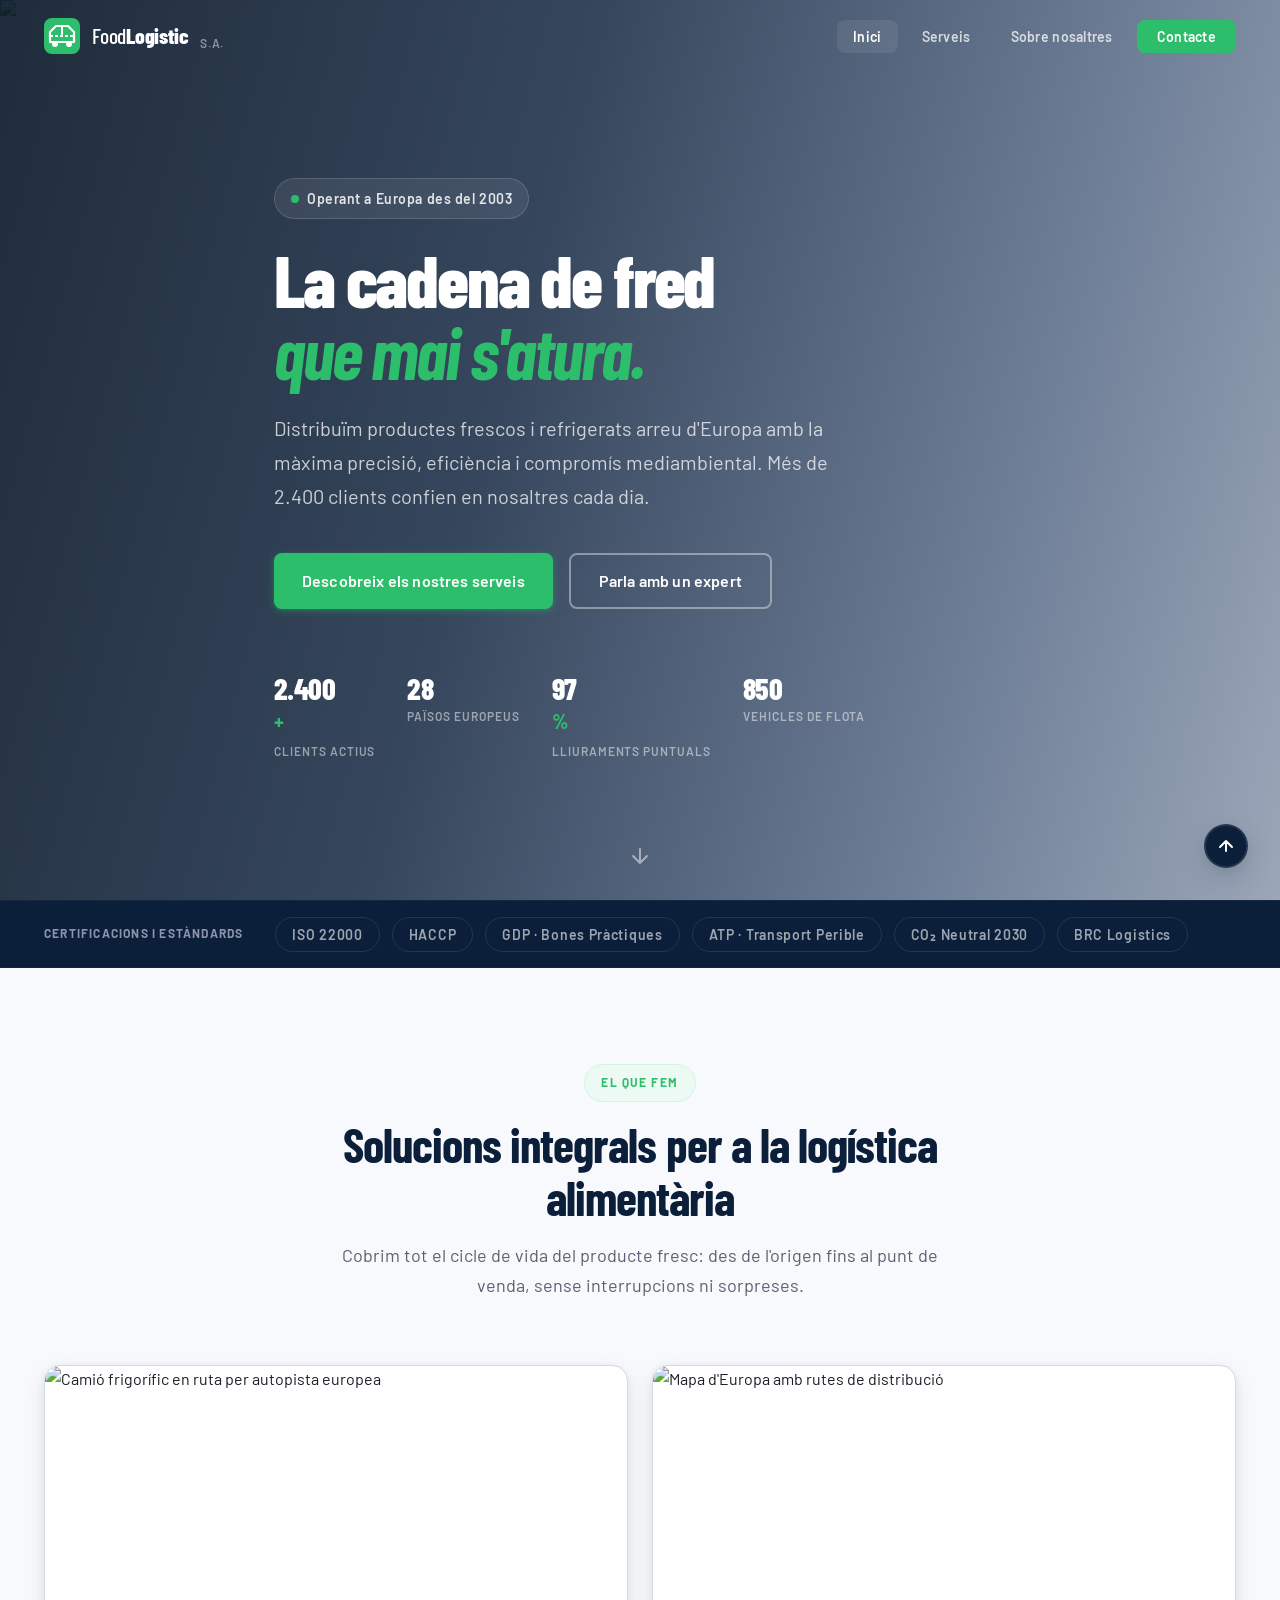
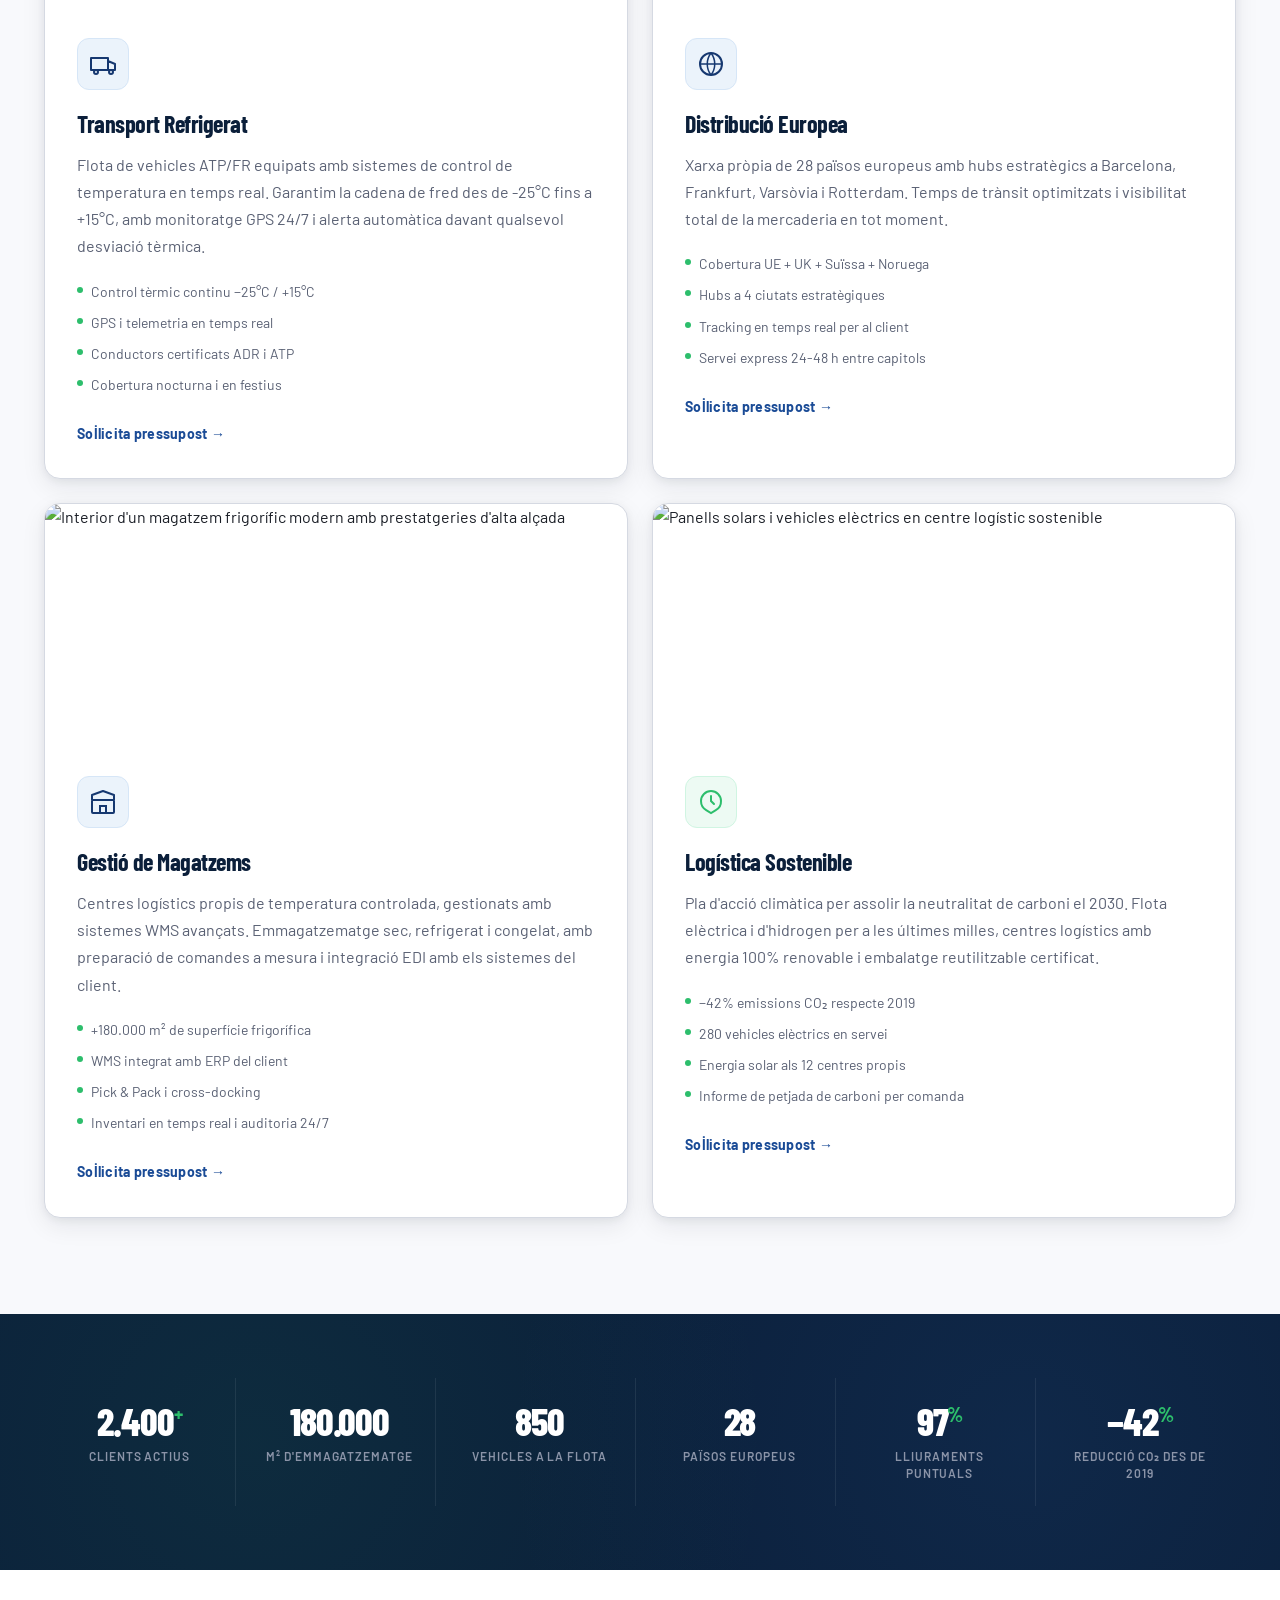
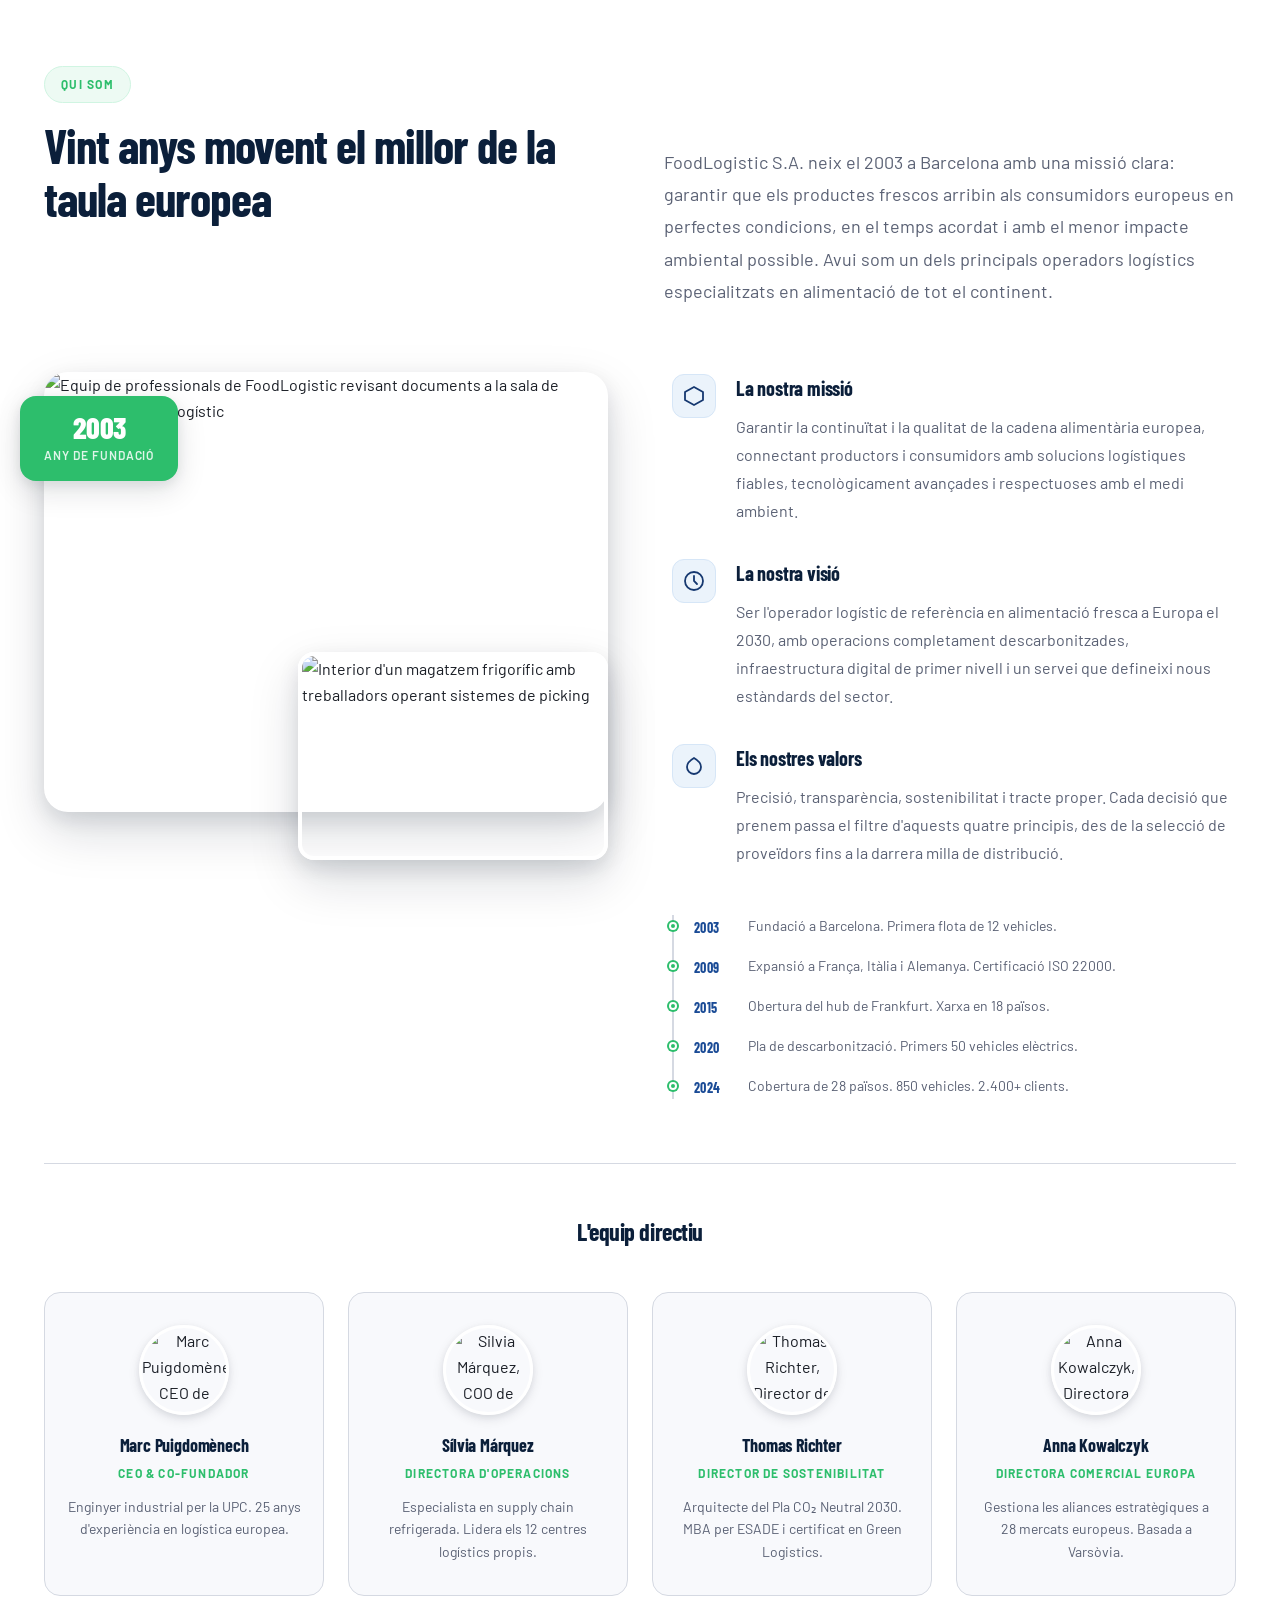
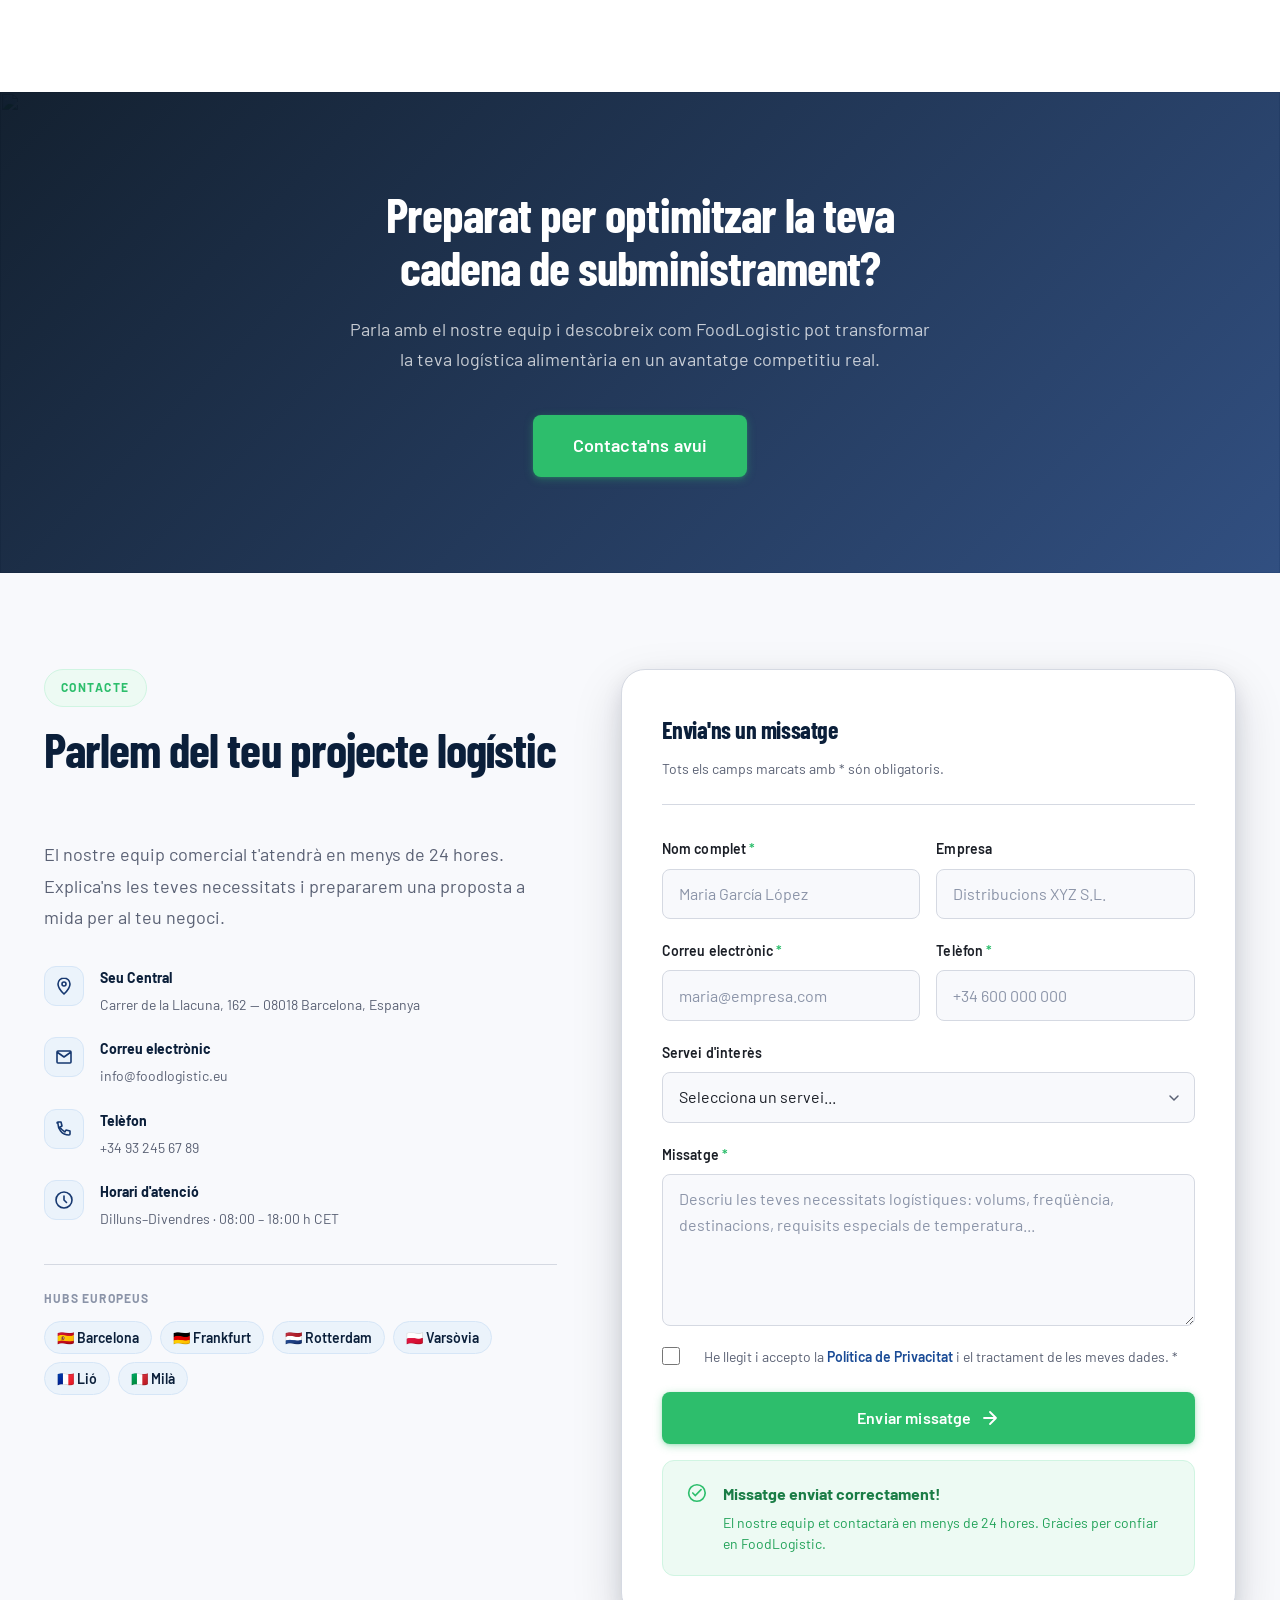
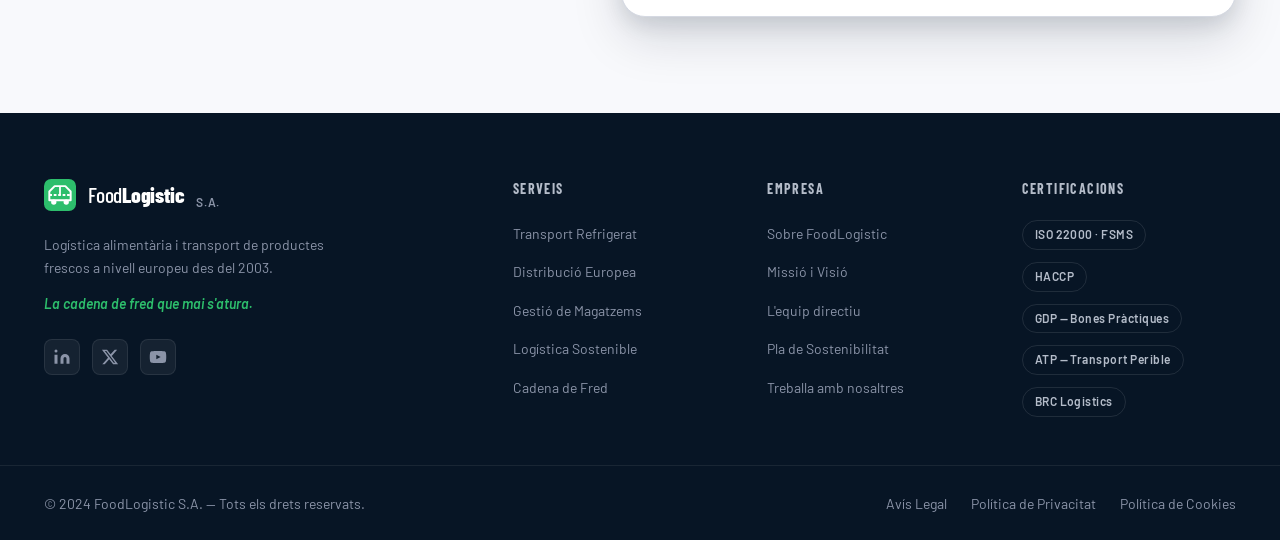
==== docs/index.html @ e21e1f74 "w" ====
<!DOCTYPE html>
<html lang="ca">
<head>
  <meta charset="UTF-8" />
  <meta name="viewport" content="width=device-width, initial-scale=1.0" />
  <meta name="description" content="FoodLogistic S.A. — Logística alimentària i transport de productes frescos a nivell europeu. Confiança, eficiència i sostenibilitat." />
  <meta name="keywords" content="logística alimentària, transport refrigerat, distribució europea, cadena de fred, FoodLogistic" />
  <meta property="og:title" content="FoodLogistic S.A. — Logística Alimentària Europea" />
  <meta property="og:description" content="Transport refrigerat i distribució de productes frescos arreu d'Europa." />
  <title>FoodLogistic S.A. — Logística Alimentària Europea</title>
  <link rel="preconnect" href="https://fonts.googleapis.com" />
  <link rel="preconnect" href="https://fonts.gstatic.com" crossorigin />
  <link href="https://fonts.googleapis.com/css2?family=Barlow:ital,wght@0,300;0,400;0,600;0,700;0,800;0,900;1,300&family=Barlow+Condensed:wght@500;600;700;800&family=Source+Sans+3:wght@300;400;600&display=swap" rel="stylesheet" />
  <link rel="stylesheet" href="styles.css" />
</head>
<body>

  <!-- ===========================
       NAVIGATION
  =========================== -->
  <header class="site-header" id="site-header">
    <nav class="nav-container" role="navigation" aria-label="Navegació principal">
      <a href="#inici" class="nav-logo" aria-label="FoodLogistic S.A. — Pàgina d'inici">
        <span class="logo-icon" aria-hidden="true">
          <svg width="36" height="36" viewBox="0 0 36 36" fill="none" xmlns="http://www.w3.org/2000/svg">
            <rect width="36" height="36" rx="8" fill="#2DBE6C"/>
            <path d="M6 24V14l6-6h12l6 6v10H6z" fill="none" stroke="white" stroke-width="2.2" stroke-linejoin="round"/>
            <circle cx="11" cy="26" r="3" fill="white"/>
            <circle cx="25" cy="26" r="3" fill="white"/>
            <path d="M6 18h24" stroke="white" stroke-width="2" stroke-dasharray="3 2"/>
            <path d="M18 8v10" stroke="white" stroke-width="2"/>
          </svg>
        </span>
        <span class="logo-text">Food<strong>Logistic</strong></span>
        <span class="logo-tag">S.A.</span>
      </a>

      <button class="nav-toggle" id="nav-toggle" aria-expanded="false" aria-controls="nav-menu" aria-label="Obre o tanca el menú">
        <span></span><span></span><span></span>
      </button>

      <ul class="nav-menu" id="nav-menu" role="list">
        <li><a href="#inici" class="nav-link">Inici</a></li>
        <li><a href="#serveis" class="nav-link">Serveis</a></li>
        <li><a href="#sobre-nosaltres" class="nav-link">Sobre nosaltres</a></li>
        <li><a href="#contacte" class="nav-link nav-cta">Contacte</a></li>
      </ul>
    </nav>
  </header>

  <main>

    <!-- ===========================
         HERO — INICI
    =========================== -->
    <section class="hero" id="inici" aria-labelledby="hero-title">
      <div class="hero-media">
        <img
          src="https://images.unsplash.com/photo-1586528116311-ad8dd3c8310d?auto=format&fit=crop&w=1800&q=80"
          alt="Camió de transport refrigerat circulant per una autopista europea a la posta de sol"
          class="hero-bg"
          loading="eager"
        />
        <div class="hero-overlay" aria-hidden="true"></div>
      </div>

      <div class="container hero-content">
        <div class="hero-badge" aria-label="Operant des de 2003">
          <span class="badge-dot" aria-hidden="true"></span>
          Operant a Europa des del 2003
        </div>
        <h1 class="hero-title" id="hero-title">
          La cadena de fred<br />
          <em>que mai s'atura.</em>
        </h1>
        <p class="hero-subtitle">
          Distribuïm productes frescos i refrigerats arreu d'Europa amb la màxima precisió, eficiència i compromís mediambiental.
          Més de 2.400 clients confien en nosaltres cada dia.
        </p>
        <div class="hero-actions">
          <a href="#serveis" class="btn btn-primary">Descobreix els nostres serveis</a>
          <a href="#contacte" class="btn btn-ghost">Parla amb un expert</a>
        </div>
        <div class="hero-stats" role="list" aria-label="Xifres clau">
          <div class="hero-stat" role="listitem">
            <span class="stat-number" data-target="2400">0</span><span class="stat-plus">+</span>
            <span class="stat-label">Clients actius</span>
          </div>
          <div class="hero-stat" role="listitem">
            <span class="stat-number" data-target="28">0</span>
            <span class="stat-label">Països europeus</span>
          </div>
          <div class="hero-stat" role="listitem">
            <span class="stat-number" data-target="97">0</span><span class="stat-plus">%</span>
            <span class="stat-label">Lliuraments puntuals</span>
          </div>
          <div class="hero-stat" role="listitem">
            <span class="stat-number" data-target="850">0</span>
            <span class="stat-label">Vehicles de flota</span>
          </div>
        </div>
      </div>

      <a href="#serveis" class="hero-scroll" aria-label="Desplaça't cap avall">
        <svg width="24" height="24" viewBox="0 0 24 24" fill="none" aria-hidden="true">
          <path d="M12 5v14M5 12l7 7 7-7" stroke="currentColor" stroke-width="2" stroke-linecap="round" stroke-linejoin="round"/>
        </svg>
      </a>
    </section>

    <!-- ===========================
         STRIP — PARTNERS / CERTIFICATS
    =========================== -->
    <section class="trust-strip" aria-label="Certificacions i reconeixements">
      <div class="container trust-inner">
        <span class="trust-label">Certificacions i estàndards</span>
        <ul class="trust-list" role="list">
          <li><span class="trust-item">ISO 22000</span></li>
          <li><span class="trust-item">HACCP</span></li>
          <li><span class="trust-item">GDP · Bones Pràctiques</span></li>
          <li><span class="trust-item">ATP · Transport Perible</span></li>
          <li><span class="trust-item">CO₂ Neutral 2030</span></li>
          <li><span class="trust-item">BRC Logistics</span></li>
        </ul>
      </div>
    </section>

    <!-- ===========================
         SERVEIS
    =========================== -->
    <section class="section services" id="serveis" aria-labelledby="services-title">
      <div class="container">
        <div class="section-header">
          <span class="section-tag">El que fem</span>
          <h2 class="section-title" id="services-title">Solucions integrals per a la logística alimentària</h2>
          <p class="section-subtitle">Cobrim tot el cicle de vida del producte fresc: des de l'origen fins al punt de venda, sense interrupcions ni sorpreses.</p>
        </div>

        <div class="services-grid">

          <!-- Servei 1 -->
          <article class="service-card service-card--featured" aria-labelledby="serv-1-title">
            <div class="service-card-media">
              <img
                src="https://images.unsplash.com/photo-1601584115197-04ecc0da31d7?auto=format&fit=crop&w=800&q=75"
                alt="Camió frigorífic en ruta per autopista europea"
                loading="lazy"
              />
            </div>
            <div class="service-card-body">
              <div class="service-icon" aria-hidden="true">
                <svg width="28" height="28" viewBox="0 0 28 28" fill="none"><path d="M2 8h17v12H2V8zM19 11l7 3v6h-7V11z" stroke="currentColor" stroke-width="2" stroke-linejoin="round"/><circle cx="7" cy="22" r="2" stroke="currentColor" stroke-width="2"/><circle cx="22" cy="22" r="2" stroke="currentColor" stroke-width="2"/></svg>
              </div>
              <h3 class="service-title" id="serv-1-title">Transport Refrigerat</h3>
              <p class="service-desc">
                Flota de vehicles ATP/FR equipats amb sistemes de control de temperatura en temps real. Garantim la cadena de fred des de -25°C fins a +15°C, amb monitoratge GPS 24/7 i alerta automàtica davant qualsevol desviació tèrmica.
              </p>
              <ul class="service-features" aria-label="Característiques del servei">
                <li>Control tèrmic continu −25°C / +15°C</li>
                <li>GPS i telemetria en temps real</li>
                <li>Conductors certificats ADR i ATP</li>
                <li>Cobertura nocturna i en festius</li>
              </ul>
              <a href="#contacte" class="service-link" aria-label="Demana informació sobre transport refrigerat">Sol·licita pressupost →</a>
            </div>
          </article>

          <!-- Servei 2 -->
          <article class="service-card" aria-labelledby="serv-2-title">
            <div class="service-card-media">
              <img
                src="https://images.unsplash.com/photo-1558618666-fcd25c85cd64?auto=format&fit=crop&w=800&q=75"
                alt="Mapa d'Europa amb rutes de distribució"
                loading="lazy"
              />
            </div>
            <div class="service-card-body">
              <div class="service-icon" aria-hidden="true">
                <svg width="28" height="28" viewBox="0 0 28 28" fill="none"><circle cx="14" cy="14" r="11" stroke="currentColor" stroke-width="2"/><path d="M3 14h22M14 3a18 18 0 010 22M14 3a18 18 0 000 22" stroke="currentColor" stroke-width="1.5"/></svg>
              </div>
              <h3 class="service-title" id="serv-2-title">Distribució Europea</h3>
              <p class="service-desc">
                Xarxa pròpia de 28 països europeus amb hubs estratègics a Barcelona, Frankfurt, Varsòvia i Rotterdam. Temps de trànsit optimitzats i visibilitat total de la mercaderia en tot moment.
              </p>
              <ul class="service-features">
                <li>Cobertura UE + UK + Suïssa + Noruega</li>
                <li>Hubs a 4 ciutats estratègiques</li>
                <li>Tracking en temps real per al client</li>
                <li>Servei express 24-48 h entre capitols</li>
              </ul>
              <a href="#contacte" class="service-link">Sol·licita pressupost →</a>
            </div>
          </article>

          <!-- Servei 3 -->
          <article class="service-card" aria-labelledby="serv-3-title">
            <div class="service-card-media">
              <img
                src="https://images.unsplash.com/photo-1553413077-190dd305871c?auto=format&fit=crop&w=800&q=75"
                alt="Interior d'un magatzem frigorífic modern amb prestatgeries d'alta alçada"
                loading="lazy"
              />
            </div>
            <div class="service-card-body">
              <div class="service-icon" aria-hidden="true">
                <svg width="28" height="28" viewBox="0 0 28 28" fill="none"><rect x="3" y="12" width="22" height="13" rx="1" stroke="currentColor" stroke-width="2"/><path d="M3 12V7l11-4 11 4v5" stroke="currentColor" stroke-width="2" stroke-linejoin="round"/><path d="M11 25v-7h6v7" stroke="currentColor" stroke-width="2"/></svg>
              </div>
              <h3 class="service-title" id="serv-3-title">Gestió de Magatzems</h3>
              <p class="service-desc">
                Centres logístics propis de temperatura controlada, gestionats amb sistemes WMS avançats. Emmagatzematge sec, refrigerat i congelat, amb preparació de comandes a mesura i integració EDI amb els sistemes del client.
              </p>
              <ul class="service-features">
                <li>+180.000 m² de superfície frigorífica</li>
                <li>WMS integrat amb ERP del client</li>
                <li>Pick & Pack i cross-docking</li>
                <li>Inventari en temps real i auditoria 24/7</li>
              </ul>
              <a href="#contacte" class="service-link">Sol·licita pressupost →</a>
            </div>
          </article>

          <!-- Servei 4 -->
          <article class="service-card service-card--green" aria-labelledby="serv-4-title">
            <div class="service-card-media">
              <img
                src="https://images.unsplash.com/photo-1466611653911-95081537e5b7?auto=format&fit=crop&w=800&q=75"
                alt="Panells solars i vehicles elèctrics en centre logístic sostenible"
                loading="lazy"
              />
            </div>
            <div class="service-card-body">
              <div class="service-icon" aria-hidden="true">
                <svg width="28" height="28" viewBox="0 0 28 28" fill="none"><path d="M14 3C8.477 3 4 7.477 4 13c0 3.866 2.07 7.25 5.17 9.11L14 25l4.83-2.89A10 10 0 0024 13c0-5.523-4.477-10-10-10z" stroke="currentColor" stroke-width="2"/><path d="M14 8v5l3 3" stroke="currentColor" stroke-width="2" stroke-linecap="round"/></svg>
              </div>
              <h3 class="service-title" id="serv-4-title">Logística Sostenible</h3>
              <p class="service-desc">
                Pla d'acció climàtica per assolir la neutralitat de carboni el 2030. Flota elèctrica i d'hidrogen per a les últimes milles, centres logístics amb energia 100% renovable i embalatge reutilitzable certificat.
              </p>
              <ul class="service-features">
                <li>−42% emissions CO₂ respecte 2019</li>
                <li>280 vehicles elèctrics en servei</li>
                <li>Energia solar als 12 centres propis</li>
                <li>Informe de petjada de carboni per comanda</li>
              </ul>
              <a href="#contacte" class="service-link">Sol·licita pressupost →</a>
            </div>
          </article>

        </div>
      </div>
    </section>

    <!-- ===========================
         BANDER DE XIFRES
    =========================== -->
    <section class="numbers-band" aria-label="Dades clau de l'empresa">
      <div class="container numbers-grid">
        <div class="number-item">
          <span class="number-val" data-target="2400" aria-label="2400 clients actius">2.400<sup>+</sup></span>
          <span class="number-label">Clients actius</span>
        </div>
        <div class="number-item">
          <span class="number-val">180.000</span>
          <span class="number-label">m² d'emmagatzematge</span>
        </div>
        <div class="number-item">
          <span class="number-val">850</span>
          <span class="number-label">Vehicles a la flota</span>
        </div>
        <div class="number-item">
          <span class="number-val">28</span>
          <span class="number-label">Països europeus</span>
        </div>
        <div class="number-item">
          <span class="number-val">97<sup>%</sup></span>
          <span class="number-label">Lliuraments puntuals</span>
        </div>
        <div class="number-item">
          <span class="number-val">−42<sup>%</sup></span>
          <span class="number-label">Reducció CO₂ des de 2019</span>
        </div>
      </div>
    </section>

    <!-- ===========================
         SOBRE NOSALTRES
    =========================== -->
    <section class="section about" id="sobre-nosaltres" aria-labelledby="about-title">
      <div class="container">

        <div class="about-intro">
          <div class="section-header section-header--left">
            <span class="section-tag">Qui som</span>
            <h2 class="section-title" id="about-title">Vint anys movent el millor de la taula europea</h2>
          </div>
          <p class="about-lead">
            FoodLogistic S.A. neix el 2003 a Barcelona amb una missió clara: garantir que els productes frescos arribin als consumidors europeus en perfectes condicions, en el temps acordat i amb el menor impacte ambiental possible. Avui som un dels principals operadors logístics especialitzats en alimentació de tot el continent.
          </p>
        </div>

        <div class="about-layout">
          <div class="about-visual">
            <div class="about-img-main">
              <img
                src="https://images.unsplash.com/photo-1578575437130-527eed3abbec?auto=format&fit=crop&w=900&q=80"
                alt="Equip de professionals de FoodLogistic revisant documents a la sala de control del centre logístic"
                loading="lazy"
              />
            </div>
            <div class="about-img-secondary">
              <img
                src="https://images.unsplash.com/photo-1565793979476-5e0d4af01a8d?auto=format&fit=crop&w=600&q=75"
                alt="Interior d'un magatzem frigorífic amb treballadors operant sistemes de picking"
                loading="lazy"
              />
            </div>
            <div class="about-badge-floating" aria-label="Fundada el 2003">
              <strong class="badge-year">2003</strong>
              <span>Any de fundació</span>
            </div>
          </div>

          <div class="about-content">
            <div class="about-block">
              <div class="about-block-icon" aria-hidden="true">
                <svg width="22" height="22" viewBox="0 0 22 22" fill="none"><path d="M11 2L2 7v8l9 5 9-5V7l-9-5z" stroke="currentColor" stroke-width="1.8" stroke-linejoin="round"/></svg>
              </div>
              <div>
                <h3>La nostra missió</h3>
                <p>Garantir la continuïtat i la qualitat de la cadena alimentària europea, connectant productors i consumidors amb solucions logístiques fiables, tecnològicament avançades i respectuoses amb el medi ambient.</p>
              </div>
            </div>

            <div class="about-block">
              <div class="about-block-icon" aria-hidden="true">
                <svg width="22" height="22" viewBox="0 0 22 22" fill="none"><circle cx="11" cy="11" r="9" stroke="currentColor" stroke-width="1.8"/><path d="M11 6v5l3 3" stroke="currentColor" stroke-width="1.8" stroke-linecap="round"/></svg>
              </div>
              <div>
                <h3>La nostra visió</h3>
                <p>Ser l'operador logístic de referència en alimentació fresca a Europa el 2030, amb operacions completament descarbonitzades, infraestructura digital de primer nivell i un servei que defineixi nous estàndards del sector.</p>
              </div>
            </div>

            <div class="about-block">
              <div class="about-block-icon" aria-hidden="true">
                <svg width="22" height="22" viewBox="0 0 22 22" fill="none"><path d="M11 3C11 3 4 7 4 12a7 7 0 0014 0c0-5-7-9-7-9z" stroke="currentColor" stroke-width="1.8" stroke-linejoin="round"/></svg>
              </div>
              <div>
                <h3>Els nostres valors</h3>
                <p>Precisió, transparència, sostenibilitat i tracte proper. Cada decisió que prenem passa el filtre d'aquests quatre principis, des de la selecció de proveïdors fins a la darrera milla de distribució.</p>
              </div>
            </div>

            <div class="about-timeline" aria-label="Fites de l'empresa">
              <div class="timeline-item">
                <span class="timeline-year">2003</span>
                <span class="timeline-event">Fundació a Barcelona. Primera flota de 12 vehicles.</span>
              </div>
              <div class="timeline-item">
                <span class="timeline-year">2009</span>
                <span class="timeline-event">Expansió a França, Itàlia i Alemanya. Certificació ISO 22000.</span>
              </div>
              <div class="timeline-item">
                <span class="timeline-year">2015</span>
                <span class="timeline-event">Obertura del hub de Frankfurt. Xarxa en 18 països.</span>
              </div>
              <div class="timeline-item">
                <span class="timeline-year">2020</span>
                <span class="timeline-event">Pla de descarbonització. Primers 50 vehicles elèctrics.</span>
              </div>
              <div class="timeline-item">
                <span class="timeline-year">2024</span>
                <span class="timeline-event">Cobertura de 28 països. 850 vehicles. 2.400+ clients.</span>
              </div>
            </div>

          </div>
        </div>

        <!-- EQUIP -->
        <div class="team-section" aria-labelledby="team-title">
          <h3 class="team-heading" id="team-title">L'equip directiu</h3>
          <div class="team-grid">
            <div class="team-card">
              <div class="team-avatar" aria-hidden="true">
                <img src="https://images.unsplash.com/photo-1507003211169-0a1dd7228f2d?auto=format&fit=crop&w=200&h=200&q=75" alt="Marc Puigdomènech, CEO de FoodLogistic" loading="lazy" />
              </div>
              <h4 class="team-name">Marc Puigdomènech</h4>
              <span class="team-role">CEO & Co-fundador</span>
              <p class="team-bio">Enginyer industrial per la UPC. 25 anys d'experiència en logística europea.</p>
            </div>
            <div class="team-card">
              <div class="team-avatar" aria-hidden="true">
                <img src="https://images.unsplash.com/photo-1494790108377-be9c29b29330?auto=format&fit=crop&w=200&h=200&q=75" alt="Silvia Márquez, COO de FoodLogistic" loading="lazy" />
              </div>
              <h4 class="team-name">Sílvia Márquez</h4>
              <span class="team-role">Directora d'Operacions</span>
              <p class="team-bio">Especialista en supply chain refrigerada. Lidera els 12 centres logístics propis.</p>
            </div>
            <div class="team-card">
              <div class="team-avatar" aria-hidden="true">
                <img src="https://images.unsplash.com/photo-1500648767791-00dcc994a43e?auto=format&fit=crop&w=200&h=200&q=75" alt="Thomas Richter, Director de Sostenibilitat" loading="lazy" />
              </div>
              <h4 class="team-name">Thomas Richter</h4>
              <span class="team-role">Director de Sostenibilitat</span>
              <p class="team-bio">Arquitecte del Pla CO₂ Neutral 2030. MBA per ESADE i certificat en Green Logistics.</p>
            </div>
            <div class="team-card">
              <div class="team-avatar" aria-hidden="true">
                <img src="https://images.unsplash.com/photo-1573497019940-1c28c88b4f3e?auto=format&fit=crop&w=200&h=200&q=75" alt="Anna Kowalczyk, Directora Comercial Europa" loading="lazy" />
              </div>
              <h4 class="team-name">Anna Kowalczyk</h4>
              <span class="team-role">Directora Comercial Europa</span>
              <p class="team-bio">Gestiona les aliances estratègiques a 28 mercats europeus. Basada a Varsòvia.</p>
            </div>
          </div>
        </div>

      </div>
    </section>

    <!-- ===========================
         CTA BAND
    =========================== -->
    <section class="cta-band" aria-labelledby="cta-title">
      <div class="cta-band-bg" aria-hidden="true">
        <img src="https://images.unsplash.com/photo-1587293852726-70cdb56c2866?auto=format&fit=crop&w=1800&q=60" alt="" />
        <div class="cta-overlay"></div>
      </div>
      <div class="container cta-content">
        <h2 class="cta-title" id="cta-title">Preparat per optimitzar la teva cadena de subministrament?</h2>
        <p class="cta-sub">Parla amb el nostre equip i descobreix com FoodLogistic pot transformar la teva logística alimentària en un avantatge competitiu real.</p>
        <a href="#contacte" class="btn btn-primary btn--large">Contacta'ns avui</a>
      </div>
    </section>

    <!-- ===========================
         CONTACTE
    =========================== -->
    <section class="section contact" id="contacte" aria-labelledby="contact-title">
      <div class="container contact-layout">

        <div class="contact-info">
          <div class="section-header section-header--left">
            <span class="section-tag">Contacte</span>
            <h2 class="section-title contact-title" id="contact-title">Parlem del teu projecte logístic</h2>
          </div>
          <p class="contact-lead">
            El nostre equip comercial t'atendrà en menys de 24 hores. Explica'ns les teves necessitats i prepararem una proposta a mida per al teu negoci.
          </p>

          <ul class="contact-details" role="list">
            <li>
              <div class="contact-detail-icon" aria-hidden="true">
                <svg width="20" height="20" viewBox="0 0 20 20" fill="none"><path d="M10 2C6.686 2 4 4.686 4 8c0 4.418 6 10 6 10s6-5.582 6-10c0-3.314-2.686-6-6-6zm0 8a2 2 0 110-4 2 2 0 010 4z" stroke="currentColor" stroke-width="1.6"/></svg>
              </div>
              <div>
                <strong>Seu Central</strong>
                <span>Carrer de la Llacuna, 162 — 08018 Barcelona, Espanya</span>
              </div>
            </li>
            <li>
              <div class="contact-detail-icon" aria-hidden="true">
                <svg width="20" height="20" viewBox="0 0 20 20" fill="none"><path d="M3 5a1 1 0 011-1h12a1 1 0 011 1v10a1 1 0 01-1 1H4a1 1 0 01-1-1V5zm0 0l7 5 7-5" stroke="currentColor" stroke-width="1.6" stroke-linejoin="round"/></svg>
              </div>
              <div>
                <strong>Correu electrònic</strong>
                <a href="mailto:info@foodlogistic.eu">info@foodlogistic.eu</a>
              </div>
            </li>
            <li>
              <div class="contact-detail-icon" aria-hidden="true">
                <svg width="20" height="20" viewBox="0 0 20 20" fill="none"><path d="M3 4a1 1 0 011-1h3l1 4-2 1a11 11 0 005 5l1-2 4 1v3a1 1 0 01-1 1C7.163 16 4 8.837 4 5a1 1 0 010-1z" stroke="currentColor" stroke-width="1.6" stroke-linejoin="round"/></svg>
              </div>
              <div>
                <strong>Telèfon</strong>
                <a href="tel:+34932456789">+34 93 245 67 89</a>
              </div>
            </li>
            <li>
              <div class="contact-detail-icon" aria-hidden="true">
                <svg width="20" height="20" viewBox="0 0 20 20" fill="none"><circle cx="10" cy="10" r="8" stroke="currentColor" stroke-width="1.6"/><path d="M10 6v4l2.5 2.5" stroke="currentColor" stroke-width="1.6" stroke-linecap="round"/></svg>
              </div>
              <div>
                <strong>Horari d'atenció</strong>
                <span>Dilluns–Divendres · 08:00 – 18:00 h CET</span>
              </div>
            </li>
          </ul>

          <div class="contact-hubs" aria-label="Hubs europeus">
            <p class="hubs-label">Hubs europeus</p>
            <div class="hubs-list">
              <span class="hub-tag">🇪🇸 Barcelona</span>
              <span class="hub-tag">🇩🇪 Frankfurt</span>
              <span class="hub-tag">🇳🇱 Rotterdam</span>
              <span class="hub-tag">🇵🇱 Varsòvia</span>
              <span class="hub-tag">🇫🇷 Lió</span>
              <span class="hub-tag">🇮🇹 Milà</span>
            </div>
          </div>
        </div>

        <!-- FORMULARI -->
        <div class="contact-form-wrap">
          <form class="contact-form" id="contact-form" novalidate aria-label="Formulari de contacte">
            <div class="form-header">
              <h3>Envia'ns un missatge</h3>
              <p>Tots els camps marcats amb <span aria-hidden="true">*</span><span class="sr-only">asterisc</span> són obligatoris.</p>
            </div>

            <div class="form-row form-row--two">
              <div class="form-group">
                <label for="nom" class="form-label">Nom complet <span aria-hidden="true">*</span></label>
                <input
                  type="text"
                  id="nom"
                  name="nom"
                  class="form-input"
                  placeholder="Maria García López"
                  required
                  autocomplete="name"
                  aria-required="true"
                />
              </div>
              <div class="form-group">
                <label for="empresa" class="form-label">Empresa</label>
                <input
                  type="text"
                  id="empresa"
                  name="empresa"
                  class="form-input"
                  placeholder="Distribucions XYZ S.L."
                  autocomplete="organization"
                />
              </div>
            </div>

            <div class="form-row form-row--two">
              <div class="form-group">
                <label for="email" class="form-label">Correu electrònic <span aria-hidden="true">*</span></label>
                <input
                  type="email"
                  id="email"
                  name="email"
                  class="form-input"
                  placeholder="maria@empresa.com"
                  required
                  autocomplete="email"
                  aria-required="true"
                />
              </div>
              <div class="form-group">
                <label for="telefon" class="form-label">Telèfon <span aria-hidden="true">*</span></label>
                <input
                  type="tel"
                  id="telefon"
                  name="telefon"
                  class="form-input"
                  placeholder="+34 600 000 000"
                  required
                  autocomplete="tel"
                  aria-required="true"
                />
              </div>
            </div>

            <div class="form-group">
              <label for="servei" class="form-label">Servei d'interès</label>
              <select id="servei" name="servei" class="form-input form-select">
                <option value="">Selecciona un servei...</option>
                <option value="transport">Transport Refrigerat</option>
                <option value="distribucio">Distribució Europea</option>
                <option value="magatzem">Gestió de Magatzems</option>
                <option value="sostenible">Logística Sostenible</option>
                <option value="integral">Solució Integral</option>
                <option value="altres">Altres consultes</option>
              </select>
            </div>

            <div class="form-group">
              <label for="missatge" class="form-label">Missatge <span aria-hidden="true">*</span></label>
              <textarea
                id="missatge"
                name="missatge"
                class="form-input form-textarea"
                placeholder="Descriu les teves necessitats logístiques: volums, freqüència, destinacions, requisits especials de temperatura..."
                rows="5"
                required
                aria-required="true"
              ></textarea>
            </div>

            <div class="form-group form-check">
              <label class="form-checkbox-label">
                <input type="checkbox" name="privacitat" required aria-required="true" />
                <span class="form-checkmark" aria-hidden="true"></span>
                <span>He llegit i accepto la <a href="#" class="form-link">Política de Privacitat</a> i el tractament de les meves dades. <span aria-hidden="true">*</span></span>
              </label>
            </div>

            <button type="submit" class="btn btn-primary btn--full" id="form-submit">
              <span class="btn-text">Enviar missatge</span>
              <svg width="20" height="20" viewBox="0 0 20 20" fill="none" aria-hidden="true"><path d="M4 10h12M10 4l6 6-6 6" stroke="currentColor" stroke-width="1.8" stroke-linecap="round" stroke-linejoin="round"/></svg>
            </button>

            <!-- Success message -->
            <div class="form-success" id="form-success" role="alert" aria-live="polite" hidden>
              <svg width="24" height="24" viewBox="0 0 24 24" fill="none" aria-hidden="true"><circle cx="12" cy="12" r="10" stroke="#2DBE6C" stroke-width="2"/><path d="M7 12l3 3 7-7" stroke="#2DBE6C" stroke-width="2" stroke-linecap="round"/></svg>
              <div>
                <strong>Missatge enviat correctament!</strong>
                <p>El nostre equip et contactarà en menys de 24 hores. Gràcies per confiar en FoodLogistic.</p>
              </div>
            </div>
          </form>
        </div>

      </div>
    </section>

  </main>

  <!-- ===========================
       FOOTER
  =========================== -->
  <footer class="site-footer" role="contentinfo">
    <div class="footer-main">
      <div class="container footer-grid">

        <div class="footer-brand">
          <a href="#inici" class="nav-logo footer-logo" aria-label="FoodLogistic S.A. - Torna a l'inici">
            <span class="logo-icon" aria-hidden="true">
              <svg width="32" height="32" viewBox="0 0 36 36" fill="none" xmlns="http://www.w3.org/2000/svg">
                <rect width="36" height="36" rx="8" fill="#2DBE6C"/>
                <path d="M6 24V14l6-6h12l6 6v10H6z" fill="none" stroke="white" stroke-width="2.2" stroke-linejoin="round"/>
                <circle cx="11" cy="26" r="3" fill="white"/>
                <circle cx="25" cy="26" r="3" fill="white"/>
                <path d="M6 18h24" stroke="white" stroke-width="2" stroke-dasharray="3 2"/>
                <path d="M18 8v10" stroke="white" stroke-width="2"/>
              </svg>
            </span>
            <span class="logo-text">Food<strong>Logistic</strong></span>
            <span class="logo-tag">S.A.</span>
          </a>
          <p class="footer-brand-desc">Logística alimentària i transport de productes frescos a nivell europeu des del 2003.</p>
          <p class="footer-slogan">La cadena de fred que mai s'atura.</p>
          <div class="footer-social" aria-label="Xarxes socials">
            <a href="#" class="social-link" aria-label="LinkedIn de FoodLogistic">
              <svg width="18" height="18" viewBox="0 0 24 24" fill="currentColor" aria-hidden="true"><path d="M16 8a6 6 0 016 6v7h-4v-7a2 2 0 00-2-2 2 2 0 00-2 2v7h-4v-7a6 6 0 016-6zM2 9h4v12H2z"/><circle cx="4" cy="4" r="2"/></svg>
            </a>
            <a href="#" class="social-link" aria-label="Twitter/X de FoodLogistic">
              <svg width="18" height="18" viewBox="0 0 24 24" fill="currentColor" aria-hidden="true"><path d="M18.244 2.25h3.308l-7.227 8.26 8.502 11.24H16.17l-5.214-6.817L4.99 21.75H1.68l7.73-8.835L1.254 2.25H8.08l4.713 6.231zm-1.161 17.52h1.833L7.084 4.126H5.117z"/></svg>
            </a>
            <a href="#" class="social-link" aria-label="YouTube de FoodLogistic">
              <svg width="18" height="18" viewBox="0 0 24 24" fill="currentColor" aria-hidden="true"><path d="M22.54 6.42a2.78 2.78 0 00-1.95-1.96C18.88 4 12 4 12 4s-6.88 0-8.59.46a2.78 2.78 0 00-1.95 1.96A29 29 0 001 12a29 29 0 00.46 5.58A2.78 2.78 0 003.41 19.6C5.12 20 12 20 12 20s6.88 0 8.59-.46a2.78 2.78 0 001.95-1.95A29 29 0 0023 12a29 29 0 00-.46-5.58zM9.75 15.02V8.98L15.5 12l-5.75 3.02z"/></svg>
            </a>
          </div>
        </div>

        <div class="footer-col">
          <h4 class="footer-heading">Serveis</h4>
          <ul class="footer-links" role="list">
            <li><a href="#serveis">Transport Refrigerat</a></li>
            <li><a href="#serveis">Distribució Europea</a></li>
            <li><a href="#serveis">Gestió de Magatzems</a></li>
            <li><a href="#serveis">Logística Sostenible</a></li>
            <li><a href="#serveis">Cadena de Fred</a></li>
          </ul>
        </div>

        <div class="footer-col">
          <h4 class="footer-heading">Empresa</h4>
          <ul class="footer-links" role="list">
            <li><a href="#sobre-nosaltres">Sobre FoodLogistic</a></li>
            <li><a href="#sobre-nosaltres">Missió i Visió</a></li>
            <li><a href="#sobre-nosaltres">L'equip directiu</a></li>
            <li><a href="#">Pla de Sostenibilitat</a></li>
            <li><a href="#">Treballa amb nosaltres</a></li>
          </ul>
        </div>

        <div class="footer-col">
          <h4 class="footer-heading">Certificacions</h4>
          <ul class="footer-links footer-certs" role="list">
            <li><span class="cert-badge">ISO 22000 · FSMS</span></li>
            <li><span class="cert-badge">HACCP</span></li>
            <li><span class="cert-badge">GDP — Bones Pràctiques</span></li>
            <li><span class="cert-badge">ATP — Transport Perible</span></li>
            <li><span class="cert-badge">BRC Logistics</span></li>
          </ul>
        </div>

      </div>
    </div>

    <div class="footer-bottom">
      <div class="container footer-bottom-inner">
        <p class="footer-copy">© 2024 FoodLogistic S.A. — Tots els drets reservats.</p>
        <nav aria-label="Enllaços legals">
          <ul class="footer-legal" role="list">
            <li><a href="#">Avís Legal</a></li>
            <li><a href="#">Política de Privacitat</a></li>
            <li><a href="#">Política de Cookies</a></li>
          </ul>
        </nav>
      </div>
    </div>
  </footer>

  <!-- ===========================
       BACK TO TOP
  =========================== -->
  <button class="back-to-top" id="back-to-top" aria-label="Torna a dalt de la pàgina" hidden>
    <svg width="20" height="20" viewBox="0 0 20 20" fill="none" aria-hidden="true">
      <path d="M10 15V5M4 11l6-6 6 6" stroke="currentColor" stroke-width="2" stroke-linecap="round" stroke-linejoin="round"/>
    </svg>
  </button>

  <script>
    // ---- Nav scroll effect ----
    const header = document.getElementById('site-header');
    const backToTop = document.getElementById('back-to-top');

    window.addEventListener('scroll', () => {
      header.classList.toggle('scrolled', window.scrollY > 60);
      backToTop.hidden = window.scrollY < 400;
    }, { passive: true });

    // ---- Mobile nav toggle ----
    const toggle = document.getElementById('nav-toggle');
    const menu = document.getElementById('nav-menu');

    toggle.addEventListener('click', () => {
      const open = toggle.getAttribute('aria-expanded') === 'true';
      toggle.setAttribute('aria-expanded', String(!open));
      menu.classList.toggle('open', !open);
      toggle.classList.toggle('open', !open);
    });

    // Close on link click
    menu.querySelectorAll('.nav-link').forEach(link => {
      link.addEventListener('click', () => {
        toggle.setAttribute('aria-expanded', 'false');
        menu.classList.remove('open');
        toggle.classList.remove('open');
      });
    });

    // ---- Smooth active nav ----
    const sections = document.querySelectorAll('section[id]');
    const navLinks = document.querySelectorAll('.nav-link');

    const observer = new IntersectionObserver((entries) => {
      entries.forEach(entry => {
        if (entry.isIntersecting) {
          navLinks.forEach(link => {
            link.classList.toggle('active', link.getAttribute('href') === '#' + entry.target.id);
          });
        }
      });
    }, { threshold: 0.4 });

    sections.forEach(s => observer.observe(s));

    // ---- Scroll animations ----
    const animObserver = new IntersectionObserver((entries) => {
      entries.forEach(entry => {
        if (entry.isIntersecting) {
          entry.target.classList.add('visible');
          animObserver.unobserve(entry.target);
        }
      });
    }, { threshold: 0.1, rootMargin: '0px 0px -60px 0px' });

    document.querySelectorAll('.service-card, .about-block, .team-card, .number-item, .timeline-item').forEach(el => {
      el.classList.add('anim-fade');
      animObserver.observe(el);
    });

    // ---- Counter animation ----
    const counterObserver = new IntersectionObserver((entries) => {
      entries.forEach(entry => {
        if (entry.isIntersecting) {
          const el = entry.target;
          const target = parseInt(el.getAttribute('data-target'), 10);
          let current = 0;
          const step = Math.ceil(target / 60);
          const timer = setInterval(() => {
            current = Math.min(current + step, target);
            el.textContent = current.toLocaleString('ca-ES');
            if (current >= target) clearInterval(timer);
          }, 20);
          counterObserver.unobserve(el);
        }
      });
    }, { threshold: 0.5 });

    document.querySelectorAll('.stat-number').forEach(el => counterObserver.observe(el));

    // ---- Back to top ----
    backToTop.addEventListener('click', () => window.scrollTo({ top: 0, behavior: 'smooth' }));

    // ---- Form handling ----
    const form = document.getElementById('contact-form');
    const successMsg = document.getElementById('form-success');
    const submitBtn = document.getElementById('form-submit');

    form.addEventListener('submit', (e) => {
      e.preventDefault();
      submitBtn.disabled = true;
      submitBtn.querySelector('.btn-text').textContent = 'Enviant...';

      // Simulate async submission
      setTimeout(() => {
        form.querySelectorAll('.form-input, .form-select, .form-textarea').forEach(el => el.disabled = true);
        submitBtn.hidden = true;
        successMsg.hidden = false;
        successMsg.scrollIntoView({ behavior: 'smooth', block: 'nearest' });
      }, 1200);
    });

    // ---- Smooth scroll for anchor links ----
    document.querySelectorAll('a[href^="#"]').forEach(anchor => {
      anchor.addEventListener('click', (e) => {
        const target = document.querySelector(anchor.getAttribute('href'));
        if (target) {
          e.preventDefault();
          const offset = 80;
          const top = target.getBoundingClientRect().top + window.scrollY - offset;
          window.scrollTo({ top, behavior: 'smooth' });
        }
      });
    });
  </script>
</body>
</html>
---- docs/styles.css ----
/* =====================================================
   FoodLogistic S.A. — Stylesheet
   Versió: 1.0 | Disseny: Corporatiu Modern Logística
   Fonts: Barlow Condensed (titulars) + Barlow + Source Sans 3
   ===================================================== */

/* =====================================================
   1. VARIABLES CSS
   ===================================================== */
:root {
  /* Paleta de color */
  --color-navy-900:   #071525;
  --color-navy-800:   #0B1F3A;
  --color-navy-700:   #102B52;
  --color-navy-600:   #163870;
  --color-navy-500:   #1A4B96;
  --color-navy-400:   #2E6AB5;
  --color-navy-300:   #5B93D3;
  --color-navy-100:   #D6E6F7;
  --color-navy-50:    #EBF3FB;

  --color-green-700:  #1A7D46;
  --color-green-600:  #22A259;
  --color-green-500:  #2DBE6C;
  --color-green-400:  #4DD68C;
  --color-green-100:  #D0F5E2;
  --color-green-50:   #EDFAF3;

  --color-gray-900:   #1A1E26;
  --color-gray-800:   #2C3040;
  --color-gray-700:   #3F4558;
  --color-gray-600:   #5A6174;
  --color-gray-400:   #8B94A8;
  --color-gray-300:   #B4BCC9;
  --color-gray-200:   #D5D9E2;
  --color-gray-100:   #EAECF0;
  --color-gray-50:    #F4F5F7;

  --color-white:      #FFFFFF;
  --color-off-white:  #F8F9FC;

  /* Semàntiques */
  --c-bg:             var(--color-off-white);
  --c-bg-alt:         var(--color-white);
  --c-text:           var(--color-gray-900);
  --c-text-muted:     var(--color-gray-600);
  --c-text-light:     var(--color-gray-400);
  --c-brand:          var(--color-navy-800);
  --c-accent:         var(--color-green-500);
  --c-accent-hover:   var(--color-green-600);
  --c-border:         var(--color-gray-200);
  --c-link:           var(--color-navy-500);

  /* Tipografia */
  --font-display:     'Barlow Condensed', sans-serif;
  --font-body:        'Barlow', sans-serif;
  --font-alt:         'Source Sans 3', sans-serif;

  /* Escales tipogràfiques */
  --text-xs:    0.75rem;
  --text-sm:    0.875rem;
  --text-base:  1rem;
  --text-lg:    1.125rem;
  --text-xl:    1.25rem;
  --text-2xl:   1.5rem;
  --text-3xl:   1.875rem;
  --text-4xl:   2.25rem;
  --text-5xl:   3rem;
  --text-6xl:   3.75rem;
  --text-7xl:   4.5rem;

  /* Espaiat */
  --space-1:  0.25rem;
  --space-2:  0.5rem;
  --space-3:  0.75rem;
  --space-4:  1rem;
  --space-5:  1.25rem;
  --space-6:  1.5rem;
  --space-8:  2rem;
  --space-10: 2.5rem;
  --space-12: 3rem;
  --space-16: 4rem;
  --space-20: 5rem;
  --space-24: 6rem;
  --space-32: 8rem;

  /* Radis */
  --radius-sm:  4px;
  --radius-md:  8px;
  --radius-lg:  12px;
  --radius-xl:  16px;
  --radius-2xl: 24px;
  --radius-full: 9999px;

  /* Ombres */
  --shadow-sm:   0 1px 3px rgba(7,21,37,0.08), 0 1px 2px rgba(7,21,37,0.04);
  --shadow-md:   0 4px 12px rgba(7,21,37,0.10), 0 2px 6px rgba(7,21,37,0.06);
  --shadow-lg:   0 10px 30px rgba(7,21,37,0.12), 0 4px 12px rgba(7,21,37,0.08);
  --shadow-xl:   0 20px 50px rgba(7,21,37,0.15), 0 8px 20px rgba(7,21,37,0.10);
  --shadow-card: 0 2px 8px rgba(7,21,37,0.06), 0 8px 24px rgba(7,21,37,0.08);

  /* Transicions */
  --transition-fast:   150ms cubic-bezier(0.4, 0, 0.2, 1);
  --transition-base:   250ms cubic-bezier(0.4, 0, 0.2, 1);
  --transition-slow:   400ms cubic-bezier(0.4, 0, 0.2, 1);

  /* Layout */
  --container-max: 1240px;
  --container-pad: var(--space-6);
  --nav-height:    72px;
}

/* =====================================================
   2. RESET & BASE
   ===================================================== */
*, *::before, *::after {
  box-sizing: border-box;
  margin: 0;
  padding: 0;
}

html {
  scroll-behavior: smooth;
  -webkit-text-size-adjust: 100%;
  font-size: 16px;
}

body {
  font-family: var(--font-body);
  font-size: var(--text-base);
  line-height: 1.65;
  color: var(--c-text);
  background-color: var(--c-bg);
  -webkit-font-smoothing: antialiased;
  -moz-osx-font-smoothing: grayscale;
  overflow-x: hidden;
}

img, svg {
  display: block;
  max-width: 100%;
}

a {
  color: inherit;
  text-decoration: none;
}

ul {
  list-style: none;
}

button {
  cursor: pointer;
  border: none;
  background: none;
  font: inherit;
}

input, textarea, select {
  font: inherit;
}

/* Accessibilitat */
.sr-only {
  position: absolute;
  width: 1px;
  height: 1px;
  padding: 0;
  margin: -1px;
  overflow: hidden;
  clip: rect(0,0,0,0);
  white-space: nowrap;
  border-width: 0;
}

:focus-visible {
  outline: 2px solid var(--c-accent);
  outline-offset: 3px;
  border-radius: var(--radius-sm);
}

/* =====================================================
   3. UTILITATS
   ===================================================== */
.container {
  width: 100%;
  max-width: var(--container-max);
  margin-inline: auto;
  padding-inline: var(--container-pad);
}

.section {
  padding-block: var(--space-24);
}

/* Tags de secció */
.section-tag {
  display: inline-block;
  font-family: var(--font-body);
  font-size: var(--text-xs);
  font-weight: 700;
  letter-spacing: 0.12em;
  text-transform: uppercase;
  color: var(--c-accent);
  margin-bottom: var(--space-4);
  padding: var(--space-2) var(--space-4);
  background: var(--color-green-50);
  border-radius: var(--radius-full);
  border: 1px solid var(--color-green-100);
}

/* Capçaleres de secció */
.section-header {
  text-align: center;
  max-width: 680px;
  margin-inline: auto;
  margin-bottom: var(--space-16);
}

.section-header--left {
  text-align: left;
  margin-inline: 0;
}

.section-title {
  font-family: var(--font-display);
  font-size: clamp(var(--text-3xl), 4vw, var(--text-5xl));
  font-weight: 700;
  line-height: 1.1;
  letter-spacing: -0.02em;
  color: var(--c-brand);
  margin-bottom: var(--space-4);
}

.section-subtitle {
  font-size: var(--text-lg);
  color: var(--c-text-muted);
  line-height: 1.7;
  max-width: 600px;
  margin-inline: auto;
}

/* =====================================================
   4. BOTONS
   ===================================================== */
.btn {
  display: inline-flex;
  align-items: center;
  gap: var(--space-2);
  padding: 0.8rem 1.75rem;
  font-family: var(--font-body);
  font-size: var(--text-base);
  font-weight: 600;
  letter-spacing: 0.01em;
  border-radius: var(--radius-md);
  transition: all var(--transition-base);
  white-space: nowrap;
  position: relative;
  overflow: hidden;
}

.btn::after {
  content: '';
  position: absolute;
  inset: 0;
  background: rgba(255,255,255,0);
  transition: background var(--transition-fast);
}

.btn:hover::after {
  background: rgba(255,255,255,0.08);
}

.btn-primary {
  background: var(--c-accent);
  color: var(--color-white);
  box-shadow: 0 2px 8px rgba(45, 190, 108, 0.35), 0 1px 3px rgba(45,190,108,0.2);
}

.btn-primary:hover {
  background: var(--c-accent-hover);
  box-shadow: 0 4px 16px rgba(45, 190, 108, 0.45), 0 2px 6px rgba(45,190,108,0.25);
  transform: translateY(-1px);
}

.btn-primary:active {
  transform: translateY(0);
}

.btn-ghost {
  background: transparent;
  color: var(--color-white);
  border: 2px solid rgba(255,255,255,0.4);
  backdrop-filter: blur(4px);
}

.btn-ghost:hover {
  border-color: rgba(255,255,255,0.8);
  background: rgba(255,255,255,0.1);
}

.btn--large {
  padding: 1rem 2.5rem;
  font-size: var(--text-lg);
}

.btn--full {
  width: 100%;
  justify-content: center;
}

/* =====================================================
   5. NAVEGACIÓ
   ===================================================== */
.site-header {
  position: fixed;
  top: 0;
  left: 0;
  right: 0;
  z-index: 1000;
  transition: background var(--transition-slow), box-shadow var(--transition-slow);
}

.site-header.scrolled {
  background: rgba(7, 21, 37, 0.97);
  backdrop-filter: blur(12px);
  box-shadow: 0 1px 0 rgba(255,255,255,0.06), 0 4px 20px rgba(0,0,0,0.3);
}

.nav-container {
  display: flex;
  align-items: center;
  justify-content: space-between;
  height: var(--nav-height);
  max-width: var(--container-max);
  margin-inline: auto;
  padding-inline: var(--container-pad);
  gap: var(--space-8);
}

/* Logo */
.nav-logo {
  display: flex;
  align-items: center;
  gap: var(--space-3);
  flex-shrink: 0;
}

.logo-icon svg rect { transition: fill var(--transition-base); }

.logo-text {
  font-family: var(--font-display);
  font-size: 1.35rem;
  font-weight: 500;
  color: var(--color-white);
  letter-spacing: -0.01em;
}

.logo-text strong {
  font-weight: 800;
}

.logo-tag {
  font-size: var(--text-xs);
  font-weight: 600;
  color: var(--color-gray-400);
  letter-spacing: 0.05em;
  margin-top: 2px;
  align-self: flex-end;
}

/* Menú */
.nav-menu {
  display: flex;
  align-items: center;
  gap: var(--space-2);
}

.nav-link {
  font-size: var(--text-sm);
  font-weight: 600;
  letter-spacing: 0.02em;
  color: rgba(255,255,255,0.75);
  padding: var(--space-2) var(--space-4);
  border-radius: var(--radius-md);
  transition: color var(--transition-fast), background var(--transition-fast);
  position: relative;
}

.nav-link:hover,
.nav-link.active {
  color: var(--color-white);
  background: rgba(255,255,255,0.08);
}

.nav-cta {
  color: var(--color-white) !important;
  background: var(--c-accent) !important;
  padding: var(--space-2) var(--space-5) !important;
}

.nav-cta:hover {
  background: var(--c-accent-hover) !important;
}

/* Toggle mòbil */
.nav-toggle {
  display: none;
  flex-direction: column;
  justify-content: center;
  gap: 5px;
  width: 40px;
  height: 40px;
  padding: var(--space-2);
  border-radius: var(--radius-md);
}

.nav-toggle span {
  display: block;
  width: 22px;
  height: 2px;
  background: var(--color-white);
  border-radius: 2px;
  transition: all var(--transition-base);
  transform-origin: center;
}

.nav-toggle.open span:nth-child(1) { transform: translateY(7px) rotate(45deg); }
.nav-toggle.open span:nth-child(2) { opacity: 0; transform: scaleX(0); }
.nav-toggle.open span:nth-child(3) { transform: translateY(-7px) rotate(-45deg); }

/* =====================================================
   6. HERO
   ===================================================== */
.hero {
  position: relative;
  min-height: 100svh;
  display: flex;
  align-items: center;
  padding-top: var(--nav-height);
  overflow: hidden;
  color: var(--color-white);
}

.hero-media {
  position: absolute;
  inset: 0;
  z-index: 0;
}

.hero-bg {
  width: 100%;
  height: 100%;
  object-fit: cover;
  object-position: center 60%;
}

.hero-overlay {
  position: absolute;
  inset: 0;
  background: linear-gradient(
    105deg,
    rgba(7, 21, 37, 0.90) 0%,
    rgba(11, 31, 58, 0.82) 40%,
    rgba(16, 43, 82, 0.60) 75%,
    rgba(16, 43, 82, 0.40) 100%
  );
}

.hero-content {
  position: relative;
  z-index: 1;
  padding-block: var(--space-24) var(--space-32);
  max-width: 780px;
}

.hero-badge {
  display: inline-flex;
  align-items: center;
  gap: var(--space-2);
  font-size: var(--text-sm);
  font-weight: 600;
  letter-spacing: 0.04em;
  color: rgba(255,255,255,0.85);
  background: rgba(255,255,255,0.08);
  border: 1px solid rgba(255,255,255,0.15);
  backdrop-filter: blur(6px);
  padding: var(--space-2) var(--space-4);
  border-radius: var(--radius-full);
  margin-bottom: var(--space-6);
}

.badge-dot {
  width: 8px;
  height: 8px;
  border-radius: 50%;
  background: var(--c-accent);
  animation: pulse-dot 2s infinite;
  flex-shrink: 0;
}

@keyframes pulse-dot {
  0%, 100% { box-shadow: 0 0 0 0 rgba(45,190,108,0.5); }
  50% { box-shadow: 0 0 0 6px rgba(45,190,108,0); }
}

.hero-title {
  font-family: var(--font-display);
  font-size: clamp(var(--text-5xl), 7vw, var(--text-7xl));
  font-weight: 800;
  line-height: 1.0;
  letter-spacing: -0.03em;
  margin-bottom: var(--space-6);
  color: var(--color-white);
}

.hero-title em {
  font-style: italic;
  color: var(--c-accent);
  font-weight: 700;
}

.hero-subtitle {
  font-size: clamp(var(--text-base), 2vw, var(--text-xl));
  line-height: 1.7;
  color: rgba(255,255,255,0.75);
  max-width: 560px;
  margin-bottom: var(--space-10);
}

.hero-actions {
  display: flex;
  flex-wrap: wrap;
  gap: var(--space-4);
  margin-bottom: var(--space-16);
}

/* Stats del hero */
.hero-stats {
  display: flex;
  flex-wrap: wrap;
  gap: var(--space-8);
}

.hero-stat {
  display: flex;
  flex-direction: column;
  min-width: 80px;
}

.stat-number {
  font-family: var(--font-display);
  font-size: var(--text-3xl);
  font-weight: 800;
  color: var(--color-white);
  line-height: 1;
  letter-spacing: -0.02em;
  display: inline-flex;
  align-items: flex-start;
  gap: 1px;
}

.stat-plus {
  font-size: var(--text-xl);
  font-weight: 700;
  color: var(--c-accent);
  margin-top: 2px;
}

.stat-label {
  font-size: var(--text-xs);
  font-weight: 600;
  text-transform: uppercase;
  letter-spacing: 0.08em;
  color: rgba(255,255,255,0.5);
  margin-top: var(--space-1);
}

/* Botó scroll */
.hero-scroll {
  position: absolute;
  bottom: var(--space-8);
  left: 50%;
  transform: translateX(-50%);
  z-index: 1;
  color: rgba(255,255,255,0.5);
  animation: bounce 2.5s infinite;
  transition: color var(--transition-fast);
}

.hero-scroll:hover { color: var(--c-accent); }

@keyframes bounce {
  0%, 100% { transform: translateX(-50%) translateY(0); }
  50% { transform: translateX(-50%) translateY(8px); }
}

/* =====================================================
   7. TRUST STRIP
   ===================================================== */
.trust-strip {
  background: var(--color-navy-800);
  padding-block: var(--space-5);
  border-top: 1px solid rgba(255,255,255,0.04);
  border-bottom: 1px solid rgba(255,255,255,0.04);
  overflow: hidden;
}

.trust-inner {
  display: flex;
  align-items: center;
  gap: var(--space-8);
  flex-wrap: wrap;
}

.trust-label {
  font-size: var(--text-xs);
  font-weight: 700;
  letter-spacing: 0.1em;
  text-transform: uppercase;
  color: var(--color-gray-400);
  white-space: nowrap;
  flex-shrink: 0;
}

.trust-list {
  display: flex;
  flex-wrap: wrap;
  gap: var(--space-3);
  align-items: center;
}

.trust-item {
  font-size: var(--text-sm);
  font-weight: 600;
  letter-spacing: 0.05em;
  color: rgba(255,255,255,0.6);
  padding: var(--space-2) var(--space-4);
  border: 1px solid rgba(255,255,255,0.10);
  border-radius: var(--radius-full);
  transition: all var(--transition-fast);
  cursor: default;
}

.trust-item:hover {
  color: var(--c-accent);
  border-color: var(--c-accent);
  background: rgba(45,190,108,0.06);
}

/* =====================================================
   8. SERVEIS
   ===================================================== */
.services {
  background: var(--c-bg);
}

.services-grid {
  display: grid;
  grid-template-columns: repeat(2, 1fr);
  gap: var(--space-6);
}

/* Targeta de servei */
.service-card {
  background: var(--color-white);
  border-radius: var(--radius-xl);
  overflow: hidden;
  border: 1px solid var(--c-border);
  box-shadow: var(--shadow-card);
  transition: transform var(--transition-base), box-shadow var(--transition-base);
  display: grid;
  grid-template-rows: 240px 1fr;
}

.service-card:hover {
  transform: translateY(-4px);
  box-shadow: var(--shadow-xl);
  border-color: transparent;
}

.service-card--featured {
  grid-row: span 1;
}

.service-card--green .service-icon {
  color: var(--c-accent);
  background: var(--color-green-50);
  border-color: var(--color-green-100);
}

.service-card-media {
  overflow: hidden;
  position: relative;
}

.service-card-media img {
  width: 100%;
  height: 100%;
  object-fit: cover;
  transition: transform var(--transition-slow);
}

.service-card:hover .service-card-media img {
  transform: scale(1.05);
}

.service-card-body {
  padding: var(--space-8);
}

.service-icon {
  display: inline-flex;
  align-items: center;
  justify-content: center;
  width: 52px;
  height: 52px;
  border-radius: var(--radius-lg);
  background: var(--color-navy-50);
  border: 1px solid var(--color-navy-100);
  color: var(--color-navy-600);
  margin-bottom: var(--space-5);
}

.service-title {
  font-family: var(--font-display);
  font-size: var(--text-2xl);
  font-weight: 700;
  letter-spacing: -0.02em;
  color: var(--c-brand);
  margin-bottom: var(--space-3);
  line-height: 1.2;
}

.service-desc {
  font-size: var(--text-base);
  color: var(--c-text-muted);
  line-height: 1.7;
  margin-bottom: var(--space-5);
}

.service-features {
  display: grid;
  gap: var(--space-2);
  margin-bottom: var(--space-6);
}

.service-features li {
  display: flex;
  align-items: flex-start;
  gap: var(--space-2);
  font-size: var(--text-sm);
  color: var(--c-text-muted);
}

.service-features li::before {
  content: '';
  display: block;
  width: 6px;
  height: 6px;
  border-radius: 50%;
  background: var(--c-accent);
  flex-shrink: 0;
  margin-top: 7px;
}

.service-link {
  display: inline-flex;
  align-items: center;
  font-size: var(--text-sm);
  font-weight: 700;
  letter-spacing: 0.02em;
  color: var(--color-navy-500);
  transition: color var(--transition-fast), gap var(--transition-fast);
  gap: var(--space-1);
}

.service-link:hover {
  color: var(--c-accent);
  gap: var(--space-3);
}

/* =====================================================
   9. BANDA DE XIFRES
   ===================================================== */
.numbers-band {
  background: var(--color-navy-800);
  padding-block: var(--space-16);
  position: relative;
  overflow: hidden;
}

.numbers-band::before {
  content: '';
  position: absolute;
  inset: 0;
  background:
    radial-gradient(circle at 20% 50%, rgba(45,190,108,0.08) 0%, transparent 50%),
    radial-gradient(circle at 80% 50%, rgba(46,106,181,0.12) 0%, transparent 50%);
  pointer-events: none;
}

.numbers-grid {
  display: grid;
  grid-template-columns: repeat(6, 1fr);
  gap: var(--space-2);
}

.number-item {
  display: flex;
  flex-direction: column;
  align-items: center;
  text-align: center;
  padding: var(--space-6) var(--space-4);
  border-right: 1px solid rgba(255,255,255,0.08);
}

.number-item:last-child {
  border-right: none;
}

.number-val {
  font-family: var(--font-display);
  font-size: clamp(1.8rem, 3vw, 2.75rem);
  font-weight: 800;
  color: var(--color-white);
  line-height: 1;
  letter-spacing: -0.03em;
  margin-bottom: var(--space-2);
}

.number-val sup {
  font-size: 0.55em;
  font-weight: 700;
  color: var(--c-accent);
  vertical-align: super;
}

.number-label {
  font-size: var(--text-xs);
  font-weight: 600;
  text-transform: uppercase;
  letter-spacing: 0.08em;
  color: var(--color-gray-400);
  line-height: 1.4;
}

/* =====================================================
   10. SOBRE NOSALTRES
   ===================================================== */
.about {
  background: var(--color-white);
}

.about-intro {
  display: grid;
  grid-template-columns: 1fr 1fr;
  gap: var(--space-12);
  align-items: start;
  margin-bottom: var(--space-16);
}

.about-lead {
  font-size: var(--text-lg);
  line-height: 1.8;
  color: var(--c-text-muted);
  padding-top: 5rem;
}

.about-layout {
  display: grid;
  grid-template-columns: 1fr 1fr;
  gap: var(--space-16);
  align-items: start;
  margin-bottom: var(--space-16);
}

/* Imatges about */
.about-visual {
  position: relative;
  padding-bottom: var(--space-12);
}

.about-img-main {
  border-radius: var(--radius-2xl);
  overflow: hidden;
  box-shadow: var(--shadow-xl);
}

.about-img-main img {
  width: 100%;
  height: 440px;
  object-fit: cover;
}

.about-img-secondary {
  position: absolute;
  bottom: 0;
  right: -var(--space-6);
  width: 55%;
  border-radius: var(--radius-xl);
  overflow: hidden;
  box-shadow: var(--shadow-xl);
  border: 4px solid var(--color-white);
  right: 0;
}

.about-img-secondary img {
  width: 100%;
  height: 200px;
  object-fit: cover;
}

.about-badge-floating {
  position: absolute;
  top: var(--space-6);
  left: calc(-1 * var(--space-6));
  background: var(--c-accent);
  color: var(--color-white);
  padding: var(--space-4) var(--space-6);
  border-radius: var(--radius-xl);
  box-shadow: var(--shadow-lg);
  display: flex;
  flex-direction: column;
  align-items: center;
  text-align: center;
  z-index: 2;
}

.badge-year {
  font-family: var(--font-display);
  font-size: var(--text-3xl);
  font-weight: 800;
  line-height: 1;
  letter-spacing: -0.02em;
  display: block;
}

.about-badge-floating span {
  font-size: var(--text-xs);
  font-weight: 600;
  text-transform: uppercase;
  letter-spacing: 0.08em;
  opacity: 0.85;
  margin-top: var(--space-1);
}

/* Blocs de missió / visió / valors */
.about-content {
  display: flex;
  flex-direction: column;
  gap: var(--space-8);
}

.about-block {
  display: flex;
  gap: var(--space-5);
  align-items: flex-start;
}

.about-block-icon {
  display: flex;
  align-items: center;
  justify-content: center;
  width: 44px;
  height: 44px;
  flex-shrink: 0;
  border-radius: var(--radius-lg);
  background: var(--color-navy-50);
  color: var(--color-navy-600);
  border: 1px solid var(--color-navy-100);
  margin-top: 2px;
}

.about-block h3 {
  font-family: var(--font-display);
  font-size: var(--text-xl);
  font-weight: 700;
  letter-spacing: -0.01em;
  color: var(--c-brand);
  margin-bottom: var(--space-2);
}

.about-block p {
  font-size: var(--text-base);
  color: var(--c-text-muted);
  line-height: 1.75;
}

/* Timeline */
.about-timeline {
  padding-left: var(--space-5);
  border-left: 2px solid var(--c-border);
  display: flex;
  flex-direction: column;
  gap: var(--space-4);
  margin-top: var(--space-4);
}

.timeline-item {
  display: flex;
  gap: var(--space-4);
  align-items: flex-start;
  position: relative;
}

.timeline-item::before {
  content: '';
  position: absolute;
  left: calc(-1 * var(--space-5) - 5px);
  top: 7px;
  width: 8px;
  height: 8px;
  border-radius: 50%;
  background: var(--c-accent);
  border: 2px solid var(--color-white);
  box-shadow: 0 0 0 2px var(--c-accent);
}

.timeline-year {
  font-family: var(--font-display);
  font-size: var(--text-sm);
  font-weight: 700;
  color: var(--color-navy-500);
  letter-spacing: 0.03em;
  min-width: 38px;
  flex-shrink: 0;
  margin-top: 1px;
}

.timeline-event {
  font-size: var(--text-sm);
  color: var(--c-text-muted);
  line-height: 1.5;
}

/* Equip */
.team-section {
  padding-top: var(--space-12);
  border-top: 1px solid var(--c-border);
}

.team-heading {
  font-family: var(--font-display);
  font-size: var(--text-2xl);
  font-weight: 700;
  letter-spacing: -0.02em;
  color: var(--c-brand);
  margin-bottom: var(--space-10);
  text-align: center;
}

.team-grid {
  display: grid;
  grid-template-columns: repeat(4, 1fr);
  gap: var(--space-6);
}

.team-card {
  text-align: center;
  padding: var(--space-8) var(--space-5);
  border-radius: var(--radius-xl);
  background: var(--c-bg);
  border: 1px solid var(--c-border);
  transition: all var(--transition-base);
}

.team-card:hover {
  transform: translateY(-4px);
  box-shadow: var(--shadow-lg);
  border-color: transparent;
  background: var(--color-white);
}

.team-avatar {
  width: 90px;
  height: 90px;
  border-radius: 50%;
  overflow: hidden;
  margin-inline: auto;
  margin-bottom: var(--space-4);
  border: 3px solid var(--color-white);
  box-shadow: var(--shadow-md);
}

.team-avatar img {
  width: 100%;
  height: 100%;
  object-fit: cover;
}

.team-name {
  font-family: var(--font-display);
  font-size: var(--text-lg);
  font-weight: 700;
  letter-spacing: -0.01em;
  color: var(--c-brand);
  margin-bottom: var(--space-1);
}

.team-role {
  display: block;
  font-size: var(--text-xs);
  font-weight: 700;
  text-transform: uppercase;
  letter-spacing: 0.1em;
  color: var(--c-accent);
  margin-bottom: var(--space-3);
}

.team-bio {
  font-size: var(--text-sm);
  color: var(--c-text-muted);
  line-height: 1.6;
}

/* =====================================================
   11. CTA BAND
   ===================================================== */
.cta-band {
  position: relative;
  padding-block: var(--space-24);
  overflow: hidden;
  color: var(--color-white);
}

.cta-band-bg {
  position: absolute;
  inset: 0;
}

.cta-band-bg img {
  width: 100%;
  height: 100%;
  object-fit: cover;
}

.cta-overlay {
  position: absolute;
  inset: 0;
  background: linear-gradient(
    135deg,
    rgba(7, 21, 37, 0.95) 0%,
    rgba(22, 56, 112, 0.88) 100%
  );
}

.cta-content {
  position: relative;
  z-index: 1;
  text-align: center;
  max-width: 640px;
  margin-inline: auto;
}

.cta-title {
  font-family: var(--font-display);
  font-size: clamp(var(--text-3xl), 5vw, var(--text-5xl));
  font-weight: 700;
  letter-spacing: -0.02em;
  line-height: 1.1;
  margin-bottom: var(--space-5);
}

.cta-sub {
  font-size: var(--text-lg);
  color: rgba(255,255,255,0.75);
  line-height: 1.7;
  margin-bottom: var(--space-10);
}

/* =====================================================
   12. CONTACTE
   ===================================================== */
.contact {
  background: var(--c-bg);
}

.contact-layout {
  display: grid;
  grid-template-columns: 1fr 1.2fr;
  gap: var(--space-16);
  align-items: start;
}

.contact-lead {
  font-size: var(--text-lg);
  color: var(--c-text-muted);
  line-height: 1.75;
  margin-bottom: var(--space-8);
}

.contact-title {
  max-width: none !important;
}

/* Detalls de contacte */
.contact-details {
  display: flex;
  flex-direction: column;
  gap: var(--space-5);
  margin-bottom: var(--space-8);
}

.contact-details li {
  display: flex;
  gap: var(--space-4);
  align-items: flex-start;
}

.contact-detail-icon {
  display: flex;
  align-items: center;
  justify-content: center;
  width: 40px;
  height: 40px;
  flex-shrink: 0;
  border-radius: var(--radius-lg);
  background: var(--color-navy-50);
  color: var(--color-navy-600);
  border: 1px solid var(--color-navy-100);
}

.contact-details strong {
  display: block;
  font-size: var(--text-sm);
  font-weight: 700;
  color: var(--c-brand);
  margin-bottom: 2px;
}

.contact-details span,
.contact-details a {
  font-size: var(--text-sm);
  color: var(--c-text-muted);
  transition: color var(--transition-fast);
}

.contact-details a:hover {
  color: var(--c-accent);
}

/* Hubs */
.contact-hubs {
  padding-top: var(--space-6);
  border-top: 1px solid var(--c-border);
}

.hubs-label {
  font-size: var(--text-xs);
  font-weight: 700;
  letter-spacing: 0.1em;
  text-transform: uppercase;
  color: var(--c-text-light);
  margin-bottom: var(--space-3);
}

.hubs-list {
  display: flex;
  flex-wrap: wrap;
  gap: var(--space-2);
}

.hub-tag {
  font-size: var(--text-sm);
  font-weight: 600;
  color: var(--c-brand);
  background: var(--color-navy-50);
  border: 1px solid var(--color-navy-100);
  padding: var(--space-1) var(--space-3);
  border-radius: var(--radius-full);
}

/* Formulari */
.contact-form-wrap {
  background: var(--color-white);
  border-radius: var(--radius-2xl);
  padding: var(--space-10);
  box-shadow: var(--shadow-xl);
  border: 1px solid var(--c-border);
}

.form-header {
  margin-bottom: var(--space-8);
  padding-bottom: var(--space-6);
  border-bottom: 1px solid var(--c-border);
}

.form-header h3 {
  font-family: var(--font-display);
  font-size: var(--text-2xl);
  font-weight: 700;
  color: var(--c-brand);
  letter-spacing: -0.02em;
  margin-bottom: var(--space-2);
}

.form-header p {
  font-size: var(--text-sm);
  color: var(--c-text-muted);
}

.form-row {
  margin-bottom: var(--space-5);
}

.form-row--two {
  display: grid;
  grid-template-columns: 1fr 1fr;
  gap: var(--space-4);
  margin-bottom: 0;
}

.form-group {
  display: flex;
  flex-direction: column;
  gap: var(--space-2);
  margin-bottom: var(--space-5);
}

.form-label {
  font-size: var(--text-sm);
  font-weight: 600;
  color: var(--c-text);
  letter-spacing: 0.01em;
}

.form-label span {
  color: var(--c-accent);
}

.form-input {
  width: 100%;
  padding: 0.7rem var(--space-4);
  font-size: var(--text-base);
  color: var(--c-text);
  background: var(--c-bg);
  border: 1.5px solid var(--c-border);
  border-radius: var(--radius-md);
  transition: border-color var(--transition-fast), box-shadow var(--transition-fast), background var(--transition-fast);
  appearance: none;
}

.form-input::placeholder {
  color: var(--c-text-light);
}

.form-input:hover {
  border-color: var(--color-gray-300);
}

.form-input:focus {
  outline: none;
  border-color: var(--color-navy-500);
  background: var(--color-white);
  box-shadow: 0 0 0 3px rgba(26, 75, 150, 0.12);
}

.form-input:disabled {
  opacity: 0.5;
  cursor: not-allowed;
}

.form-select {
  cursor: pointer;
  background-image: url("data:image/svg+xml,%3Csvg xmlns='http://www.w3.org/2000/svg' width='12' height='12' viewBox='0 0 12 12'%3E%3Cpath d='M2 4l4 4 4-4' stroke='%235A6174' stroke-width='1.5' fill='none' stroke-linecap='round'/%3E%3C/svg%3E");
  background-repeat: no-repeat;
  background-position: right 14px center;
  padding-right: 40px;
}

.form-textarea {
  resize: vertical;
  min-height: 130px;
  line-height: 1.6;
}

/* Checkbox */
.form-check {
  margin-bottom: var(--space-6);
}

.form-checkbox-label {
  display: flex;
  align-items: flex-start;
  gap: var(--space-3);
  cursor: pointer;
  font-size: var(--text-sm);
  color: var(--c-text-muted);
  line-height: 1.55;
}

.form-checkbox-label input[type="checkbox"] {
  width: 18px;
  height: 18px;
  border: 1.5px solid var(--c-border);
  border-radius: var(--radius-sm);
  background: var(--c-bg);
  cursor: pointer;
  flex-shrink: 0;
  margin-top: 1px;
  accent-color: var(--c-accent);
}

.form-link {
  color: var(--c-link);
  font-weight: 600;
  text-decoration: underline;
  text-decoration-color: transparent;
  transition: text-decoration-color var(--transition-fast);
}

.form-link:hover {
  text-decoration-color: currentColor;
}

/* Missatge d'èxit */
.form-success {
  display: flex;
  align-items: flex-start;
  gap: var(--space-4);
  padding: var(--space-5) var(--space-6);
  background: var(--color-green-50);
  border: 1px solid var(--color-green-100);
  border-radius: var(--radius-lg);
  margin-top: var(--space-4);
}

.form-success strong {
  display: block;
  font-size: var(--text-base);
  color: var(--color-green-700);
  margin-bottom: var(--space-1);
}

.form-success p {
  font-size: var(--text-sm);
  color: var(--color-green-600);
  line-height: 1.55;
}

/* =====================================================
   13. FOOTER
   ===================================================== */
.site-footer {
  background: var(--color-navy-900);
  color: var(--color-white);
}

.footer-main {
  padding-block: var(--space-16) var(--space-12);
  border-bottom: 1px solid rgba(255,255,255,0.07);
}

.footer-grid {
  display: grid;
  grid-template-columns: 2fr 1fr 1fr 1fr;
  gap: var(--space-10);
}

/* Brand col */
.footer-logo {
  margin-bottom: var(--space-5);
}

.footer-brand-desc {
  font-size: var(--text-sm);
  color: var(--color-gray-400);
  line-height: 1.7;
  margin-bottom: var(--space-3);
  max-width: 300px;
}

.footer-slogan {
  font-size: var(--text-sm);
  font-style: italic;
  color: var(--c-accent);
  font-weight: 600;
  margin-bottom: var(--space-6);
}

/* Social */
.footer-social {
  display: flex;
  gap: var(--space-3);
}

.social-link {
  display: flex;
  align-items: center;
  justify-content: center;
  width: 36px;
  height: 36px;
  border-radius: var(--radius-md);
  background: rgba(255,255,255,0.06);
  color: var(--color-gray-400);
  border: 1px solid rgba(255,255,255,0.08);
  transition: all var(--transition-fast);
}

.social-link:hover {
  background: var(--c-accent);
  color: var(--color-white);
  border-color: var(--c-accent);
  transform: translateY(-2px);
}

/* Footer cols */
.footer-heading {
  font-family: var(--font-display);
  font-size: var(--text-sm);
  font-weight: 700;
  text-transform: uppercase;
  letter-spacing: 0.1em;
  color: var(--color-gray-300);
  margin-bottom: var(--space-5);
}

.footer-links {
  display: flex;
  flex-direction: column;
  gap: var(--space-3);
}

.footer-links a {
  font-size: var(--text-sm);
  color: var(--color-gray-400);
  transition: color var(--transition-fast);
  line-height: 1.5;
}

.footer-links a:hover {
  color: var(--c-accent);
}

/* Certs */
.cert-badge {
  display: inline-block;
  font-size: var(--text-xs);
  font-weight: 600;
  letter-spacing: 0.04em;
  color: var(--color-gray-300);
  border: 1px solid rgba(255,255,255,0.10);
  padding: var(--space-1) var(--space-3);
  border-radius: var(--radius-full);
  cursor: default;
}

/* Footer bottom */
.footer-bottom {
  padding-block: var(--space-6);
}

.footer-bottom-inner {
  display: flex;
  align-items: center;
  justify-content: space-between;
  gap: var(--space-6);
  flex-wrap: wrap;
}

.footer-copy {
  font-size: var(--text-sm);
  color: var(--color-gray-400);
}

.footer-legal {
  display: flex;
  gap: var(--space-6);
}

.footer-legal a {
  font-size: var(--text-sm);
  color: var(--color-gray-400);
  transition: color var(--transition-fast);
}

.footer-legal a:hover {
  color: var(--c-accent);
}

/* =====================================================
   14. BACK TO TOP
   ===================================================== */
.back-to-top {
  position: fixed;
  bottom: var(--space-8);
  right: var(--space-8);
  z-index: 500;
  width: 44px;
  height: 44px;
  border-radius: 50%;
  background: var(--c-brand);
  color: var(--color-white);
  display: flex;
  align-items: center;
  justify-content: center;
  box-shadow: var(--shadow-lg);
  transition: all var(--transition-base);
  border: 2px solid rgba(255,255,255,0.1);
}

.back-to-top:hover {
  background: var(--c-accent);
  transform: translateY(-3px);
  box-shadow: var(--shadow-xl);
}

/* =====================================================
   15. ANIMACIONS DE SCROLL
   ===================================================== */
.anim-fade {
  opacity: 0;
  transform: translateY(24px);
  transition: opacity 0.55s cubic-bezier(0.22, 1, 0.36, 1),
              transform 0.55s cubic-bezier(0.22, 1, 0.36, 1);
}

.anim-fade.visible {
  opacity: 1;
  transform: translateY(0);
}

/* Delay en graella */
.service-card:nth-child(1) { transition-delay: 0.05s; }
.service-card:nth-child(2) { transition-delay: 0.15s; }
.service-card:nth-child(3) { transition-delay: 0.20s; }
.service-card:nth-child(4) { transition-delay: 0.30s; }

.team-card:nth-child(1) { transition-delay: 0.05s; }
.team-card:nth-child(2) { transition-delay: 0.12s; }
.team-card:nth-child(3) { transition-delay: 0.19s; }
.team-card:nth-child(4) { transition-delay: 0.26s; }

.number-item:nth-child(1) { transition-delay: 0.00s; }
.number-item:nth-child(2) { transition-delay: 0.06s; }
.number-item:nth-child(3) { transition-delay: 0.12s; }
.number-item:nth-child(4) { transition-delay: 0.18s; }
.number-item:nth-child(5) { transition-delay: 0.24s; }
.number-item:nth-child(6) { transition-delay: 0.30s; }

/* =====================================================
   16. RESPONSIVE — TABLET (≤ 1024px)
   ===================================================== */
@media (max-width: 1024px) {
  :root {
    --container-pad: var(--space-5);
  }

  .numbers-grid {
    grid-template-columns: repeat(3, 1fr);
  }

  .number-item:nth-child(3) { border-right: none; }
  .number-item:nth-child(4),
  .number-item:nth-child(5) { border-top: 1px solid rgba(255,255,255,0.08); }

  .about-intro {
    grid-template-columns: 1fr;
    gap: var(--space-4);
  }

  .about-lead { padding-top: 0; }

  .about-layout {
    grid-template-columns: 1fr;
    gap: var(--space-12);
  }

  .about-visual { padding-bottom: var(--space-20); }

  .about-badge-floating {
    left: var(--space-6);
  }

  .team-grid {
    grid-template-columns: repeat(2, 1fr);
  }

  .footer-grid {
    grid-template-columns: 1fr 1fr;
    gap: var(--space-8);
  }

  .contact-layout {
    grid-template-columns: 1fr;
    gap: var(--space-10);
  }
}

/* =====================================================
   17. RESPONSIVE — MÒBIL (≤ 768px)
   ===================================================== */
@media (max-width: 768px) {
  :root {
    --container-pad: var(--space-4);
    --nav-height: 64px;
  }

  /* Nav mòbil */
  .nav-toggle { display: flex; }

  .nav-menu {
    position: fixed;
    top: var(--nav-height);
    left: 0;
    right: 0;
    background: rgba(7, 21, 37, 0.98);
    backdrop-filter: blur(16px);
    flex-direction: column;
    padding: var(--space-6) var(--space-6) var(--space-10);
    gap: var(--space-2);
    transform: translateY(-110%);
    transition: transform var(--transition-slow);
    border-bottom: 1px solid rgba(255,255,255,0.08);
  }

  .nav-menu.open {
    transform: translateY(0);
  }

  .nav-link {
    font-size: var(--text-lg);
    padding: var(--space-3) var(--space-4);
    width: 100%;
  }

  .nav-cta {
    margin-top: var(--space-2);
    text-align: center;
  }

  /* Hero */
  .hero-actions {
    flex-direction: column;
  }

  .hero-actions .btn { width: 100%; justify-content: center; }

  .hero-stats {
    gap: var(--space-6);
  }

  /* Services */
  .services-grid {
    grid-template-columns: 1fr;
  }

  /* Numbers */
  .numbers-grid {
    grid-template-columns: repeat(2, 1fr);
  }

  .number-item { border-right: none; border-bottom: 1px solid rgba(255,255,255,0.08); }
  .number-item:last-child { border-bottom: none; }

  /* Team */
  .team-grid {
    grid-template-columns: repeat(2, 1fr);
  }

  /* Footer */
  .footer-grid {
    grid-template-columns: 1fr;
    gap: var(--space-8);
  }

  .footer-bottom-inner {
    flex-direction: column;
    text-align: center;
  }

  .footer-legal { flex-wrap: wrap; justify-content: center; }

  /* Form */
  .form-row--two {
    grid-template-columns: 1fr;
  }

  .contact-form-wrap {
    padding: var(--space-6);
  }

  /* About imgs */
  .about-img-secondary { display: none; }
  .about-badge-floating { left: var(--space-4); top: var(--space-4); }
}

/* =====================================================
   18. RESPONSIVE — MOLT PETIT (≤ 480px)
   ===================================================== */
@media (max-width: 480px) {
  .hero-stats { gap: var(--space-5); }
  .stat-number { font-size: var(--text-2xl); }

  .team-grid { grid-template-columns: 1fr; }

  .trust-inner { flex-direction: column; align-items: flex-start; }

  .numbers-grid { grid-template-columns: 1fr 1fr; }

  .section { padding-block: var(--space-16); }

  .btn--large { padding: 0.9rem 1.75rem; font-size: var(--text-base); }
}

/* =====================================================
   19. PREFERÈNCIES D'ACCESSIBILITAT
   ===================================================== */
@media (prefers-reduced-motion: reduce) {
  *, *::before, *::after {
    animation-duration: 0.01ms !important;
    animation-iteration-count: 1 !important;
    transition-duration: 0.01ms !important;
  }
  .anim-fade { opacity: 1; transform: none; }
  .hero-scroll { animation: none; }
  .badge-dot { animation: none; }
  html { scroll-behavior: auto; }
}

/* =====================================================
   20. IMPRESSIÓ
   ===================================================== */
@media print {
  .site-header, .back-to-top, .hero-scroll, .nav-toggle { display: none !important; }
  .hero { min-height: auto; padding-block: var(--space-8); }
  .hero-media { display: none; }
  .hero-content { color: var(--c-brand); padding: 0; }
  .hero-title, .hero-subtitle, .stat-number, .stat-label { color: var(--c-brand) !important; }
  .numbers-band { background: var(--c-bg); }
  .number-val, .number-label { color: var(--c-brand); }
  .cta-band { display: none; }
  .site-footer { background: var(--c-bg); color: var(--c-text); }
  .footer-links a, .footer-copy, .footer-legal a { color: var(--c-text); }
  * { box-shadow: none !important; }
}
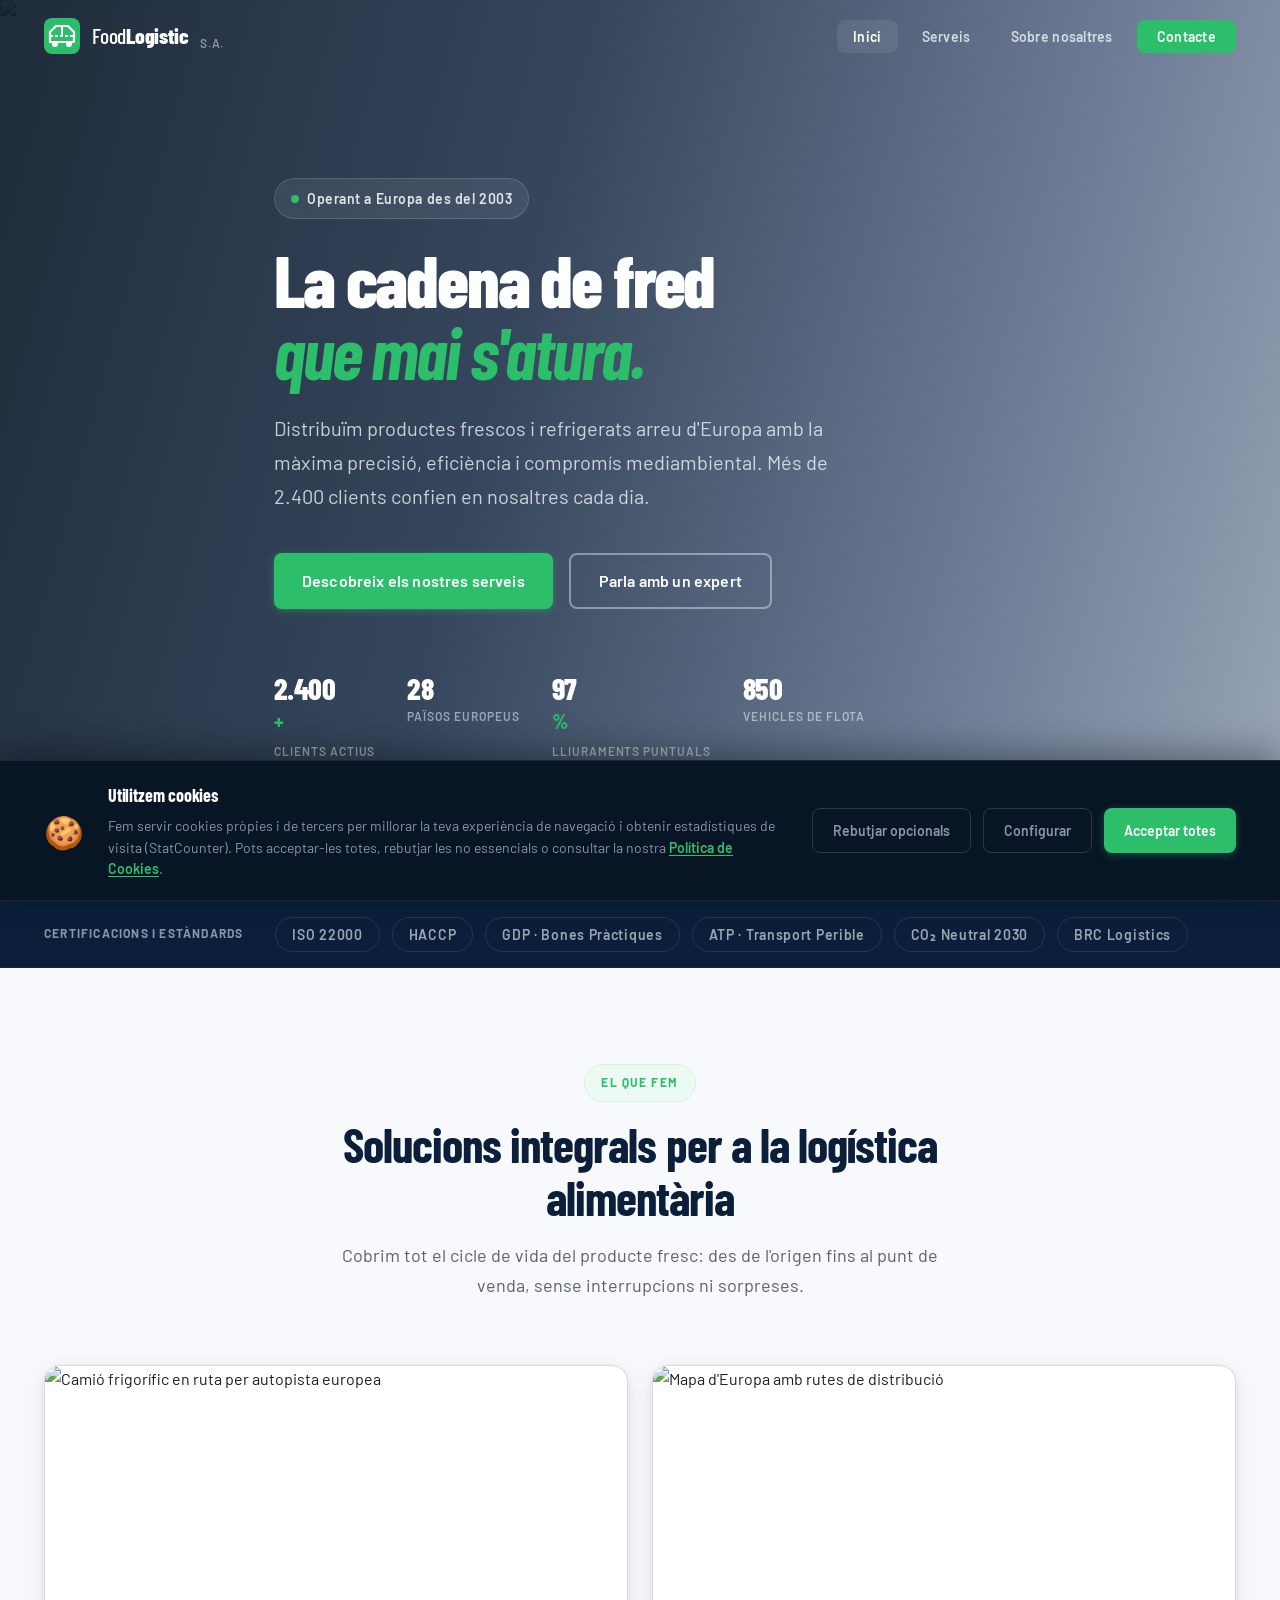
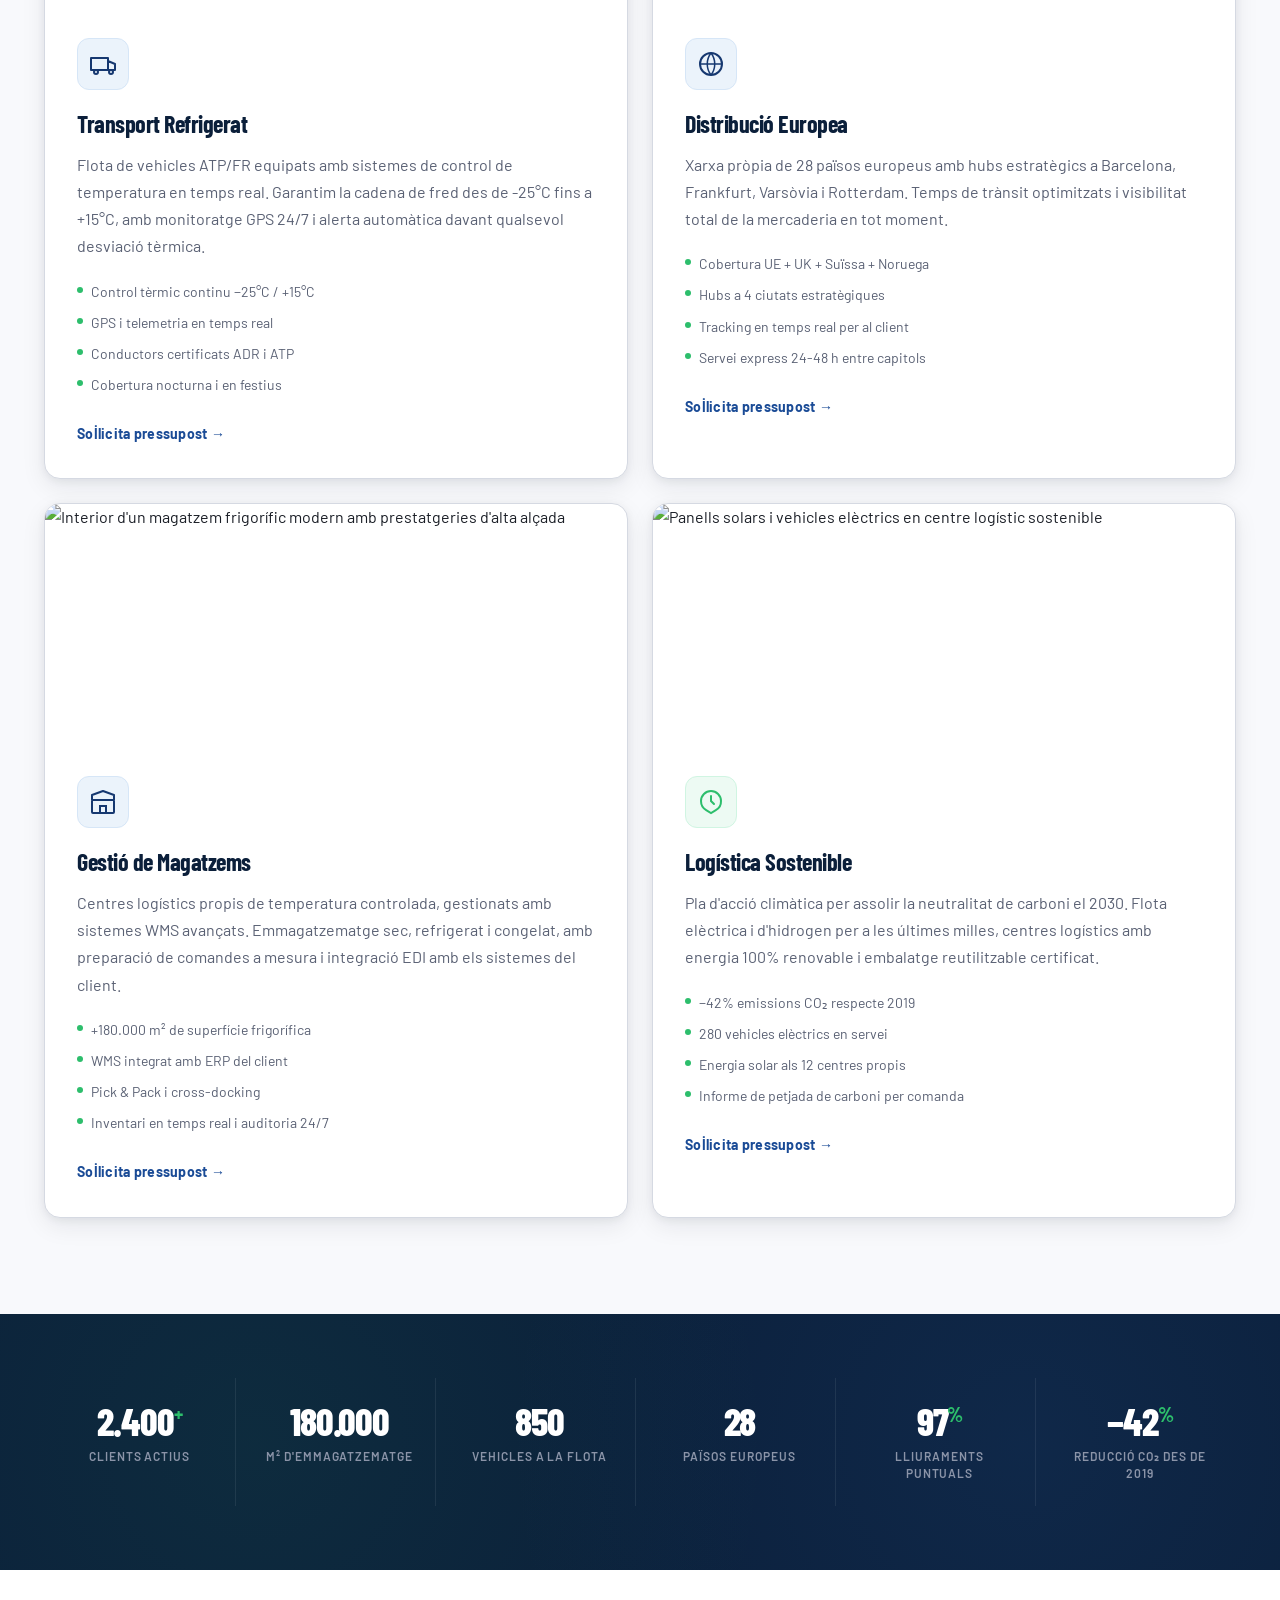
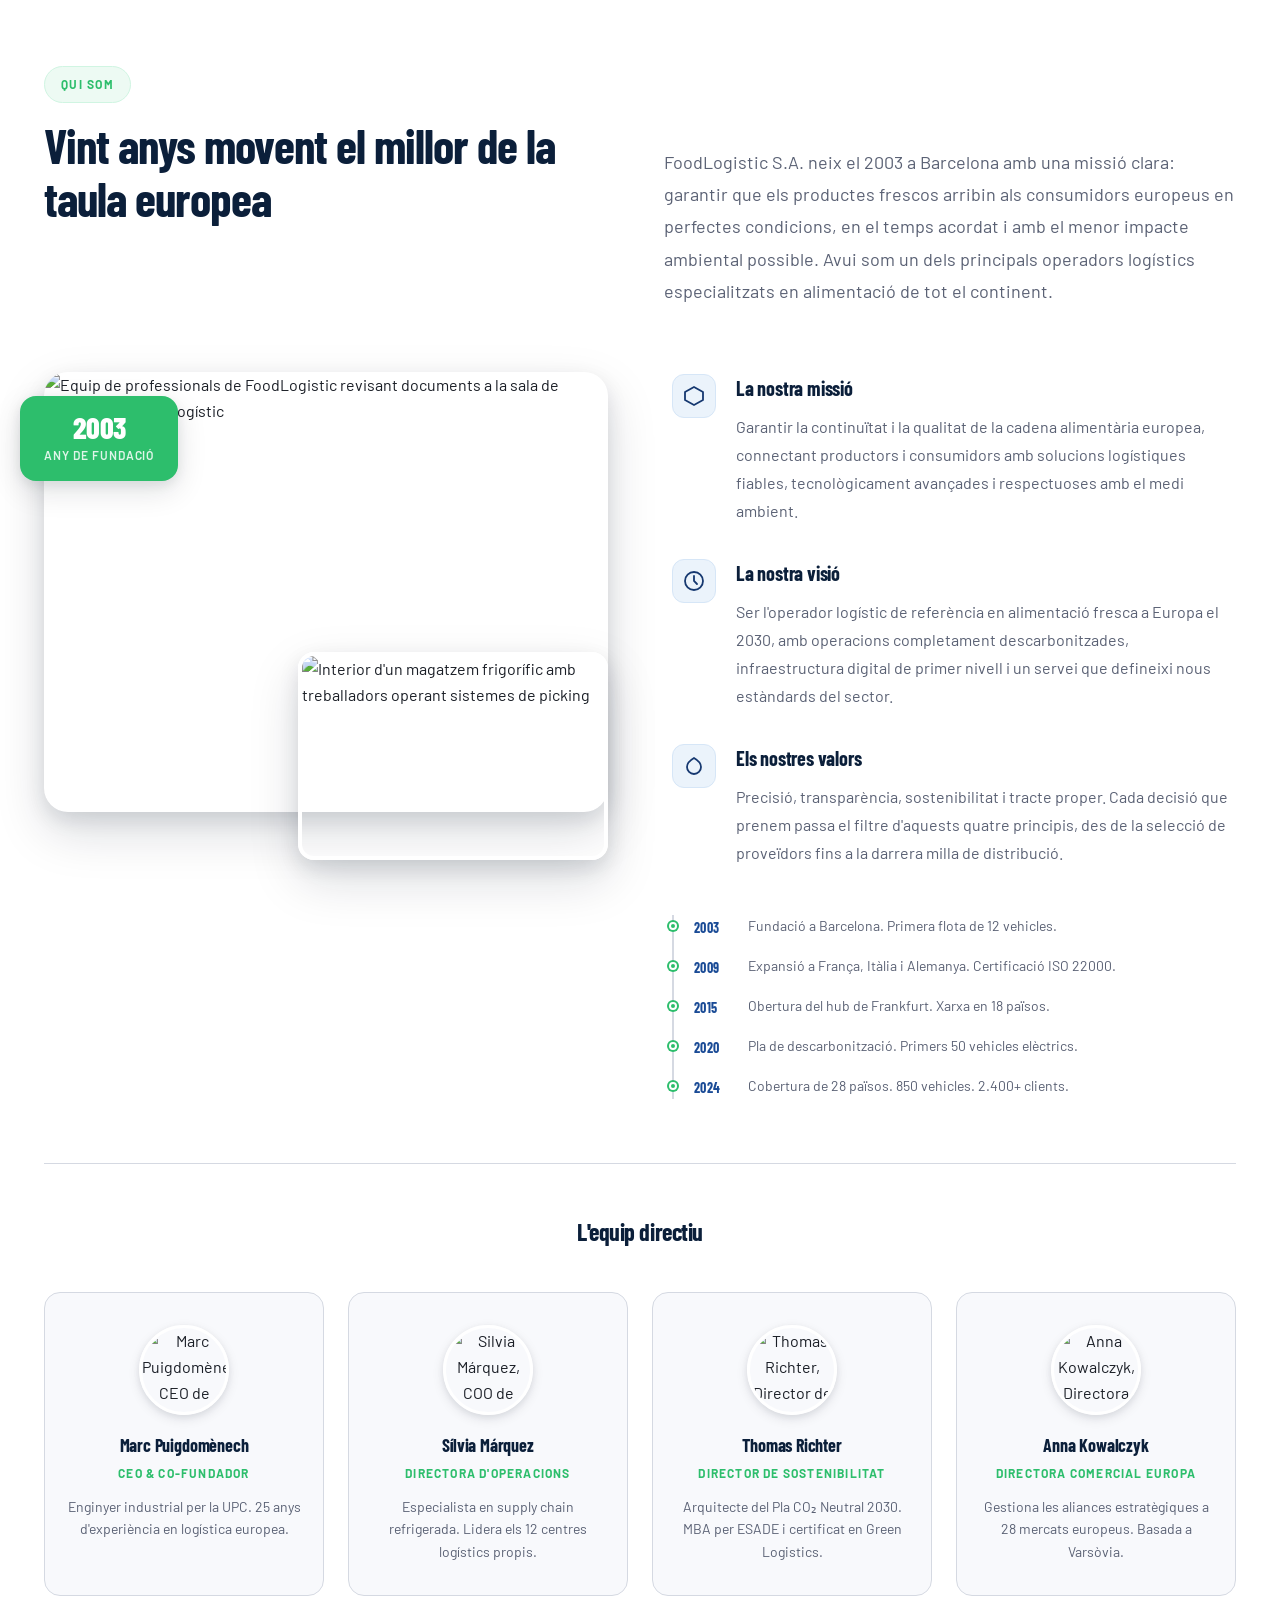
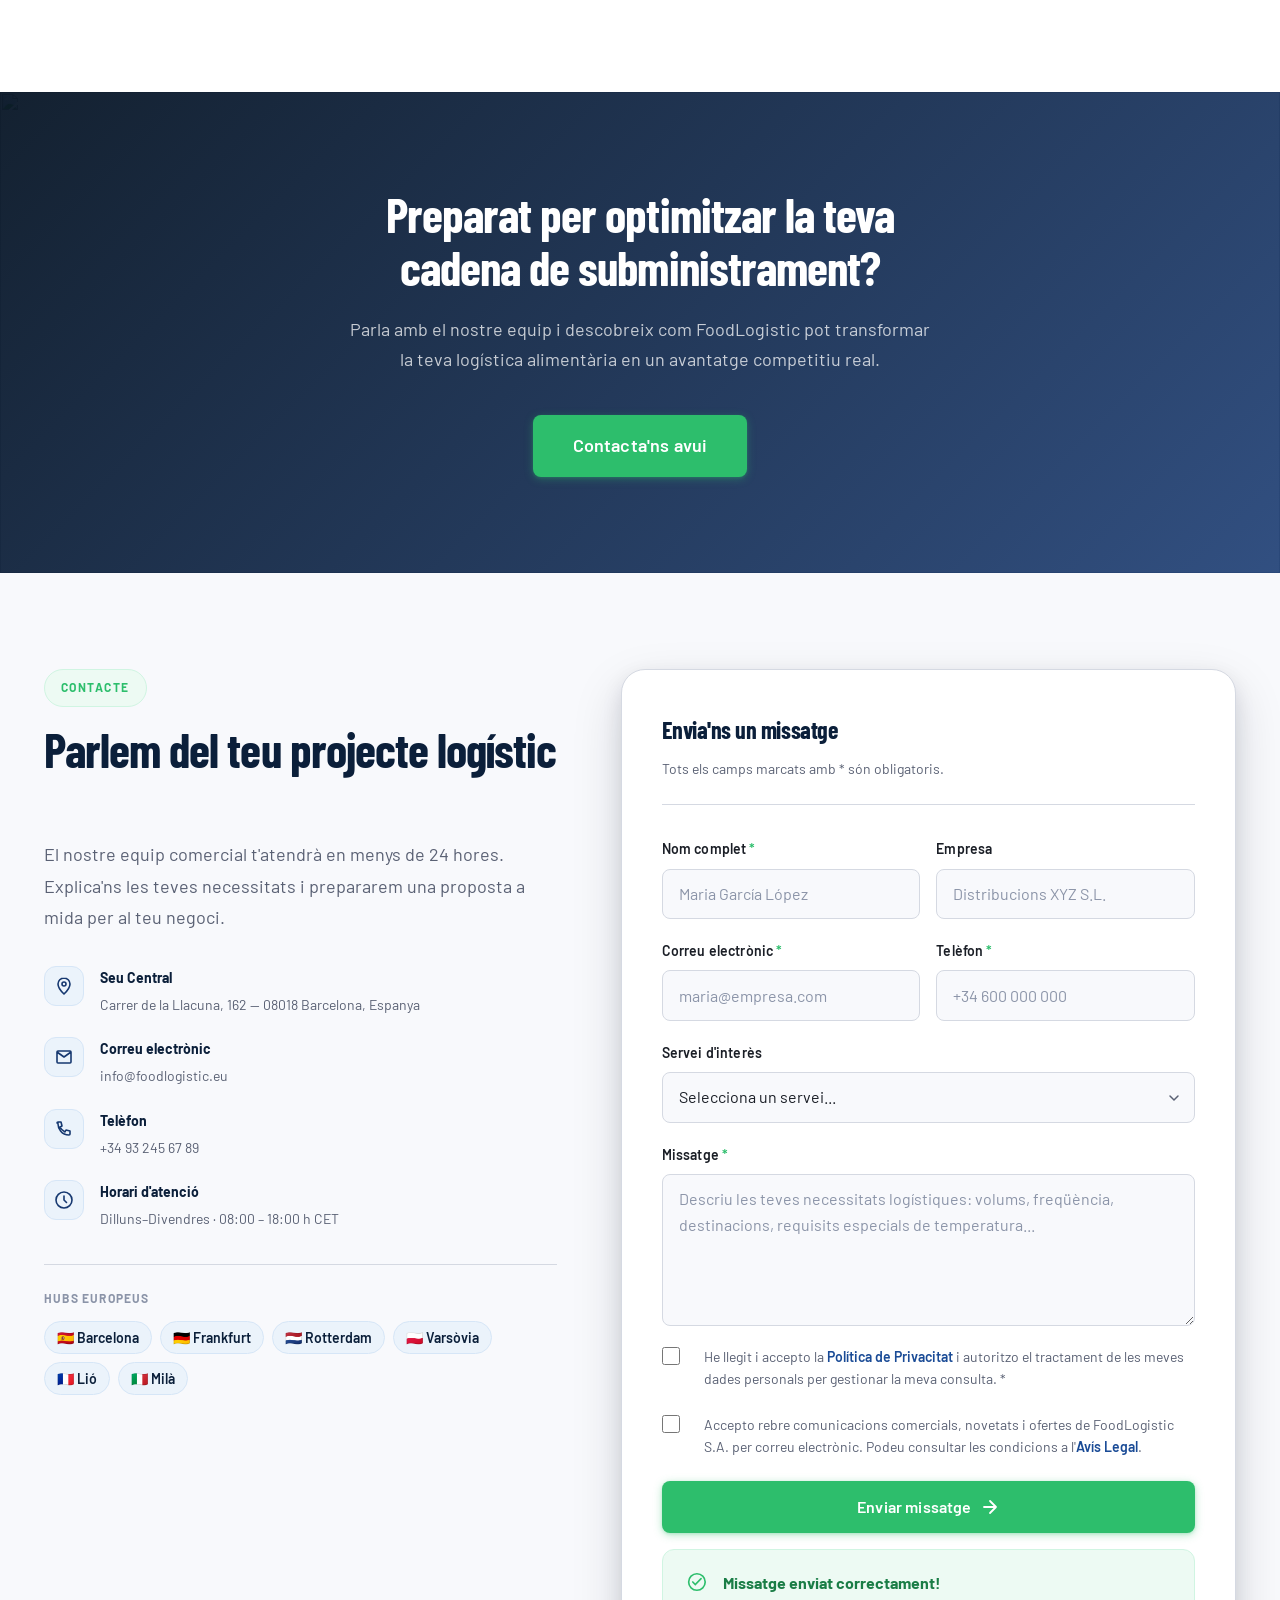
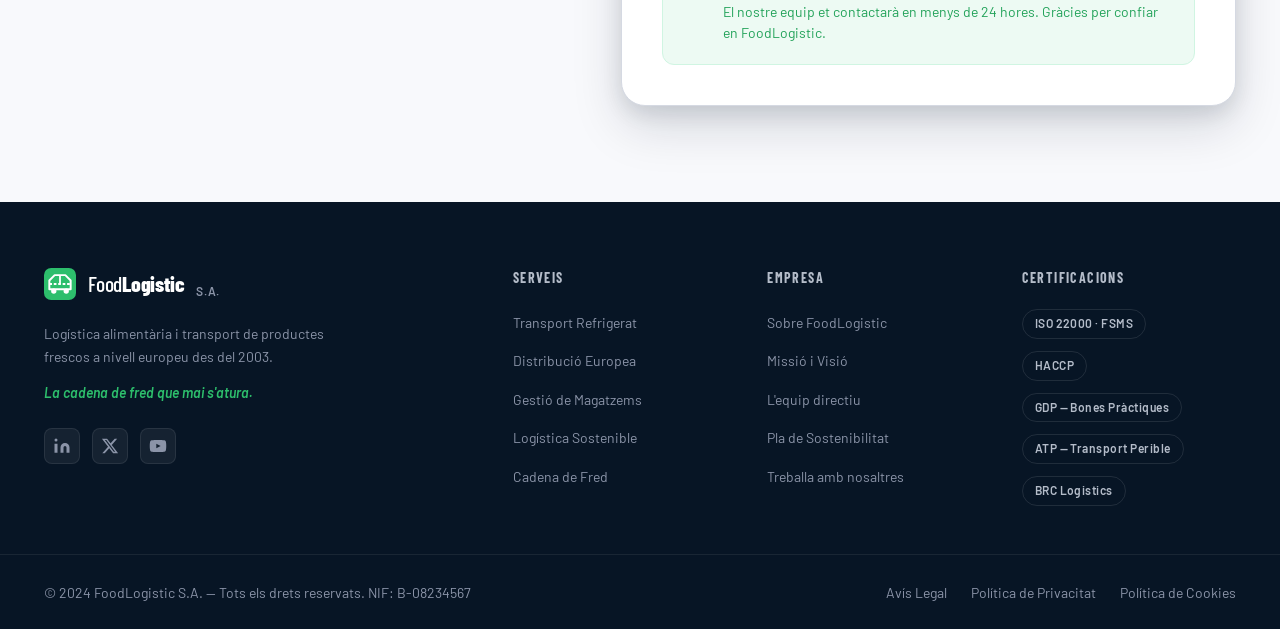
==== commit 4fdf0405: "t06" ====
--- a/docs/index.html
+++ b/docs/index.html
@@ -14,6 +14,28 @@
   <link rel="stylesheet" href="styles.css" />
 </head>
 <body>
+
+  <!-- ===========================
+       BANNER DE COOKIES
+  =========================== -->
+  <div class="cookie-banner" id="cookie-banner" role="dialog" aria-labelledby="cookie-title" aria-describedby="cookie-desc" hidden>
+    <div class="cookie-banner-inner">
+      <div class="cookie-icon" aria-hidden="true">🍪</div>
+      <div class="cookie-text">
+        <p id="cookie-title" class="cookie-title">Utilitzem cookies</p>
+        <p id="cookie-desc" class="cookie-desc">
+          Fem servir cookies pròpies i de tercers per millorar la teva experiència de navegació i obtenir estadístiques de visita (StatCounter). 
+          Pots acceptar-les totes, rebutjar les no essencials o consultar la nostra 
+          <a href="politica-cookies.html" class="cookie-link">Política de Cookies</a>.
+        </p>
+      </div>
+      <div class="cookie-actions">
+        <button class="cookie-btn cookie-btn--reject" id="cookie-reject">Rebutjar opcionals</button>
+        <button class="cookie-btn cookie-btn--settings" id="cookie-settings" onclick="window.location='politica-cookies.html'">Configurar</button>
+        <button class="cookie-btn cookie-btn--accept" id="cookie-accept">Acceptar totes</button>
+      </div>
+    </div>
+  </div>
 
   <!-- ===========================
        NAVIGATION
@@ -591,11 +613,21 @@
               ></textarea>
             </div>
 
+            <!-- CHECKBOX 1: Consentiment de dades (obligatori) -->
             <div class="form-group form-check">
               <label class="form-checkbox-label">
-                <input type="checkbox" name="privacitat" required aria-required="true" />
+                <input type="checkbox" name="privacitat" id="privacitat" required aria-required="true" />
                 <span class="form-checkmark" aria-hidden="true"></span>
-                <span>He llegit i accepto la <a href="#" class="form-link">Política de Privacitat</a> i el tractament de les meves dades. <span aria-hidden="true">*</span></span>
+                <span>He llegit i accepto la <a href="politica-privacitat.html" class="form-link" target="_blank">Política de Privacitat</a> i autoritzo el tractament de les meves dades personals per gestionar la meva consulta. <span aria-hidden="true">*</span></span>
+              </label>
+            </div>
+
+            <!-- CHECKBOX 2: Comunicacions comercials (opcional) -->
+            <div class="form-group form-check">
+              <label class="form-checkbox-label">
+                <input type="checkbox" name="comunicacions" id="comunicacions" />
+                <span class="form-checkmark" aria-hidden="true"></span>
+                <span>Accepto rebre comunicacions comercials, novetats i ofertes de FoodLogistic S.A. per correu electrònic. Podeu consultar les condicions a l'<a href="avis-legal.html" class="form-link" target="_blank">Avís Legal</a>.</span>
               </label>
             </div>
 
@@ -695,12 +727,12 @@
 
     <div class="footer-bottom">
       <div class="container footer-bottom-inner">
-        <p class="footer-copy">© 2024 FoodLogistic S.A. — Tots els drets reservats.</p>
+        <p class="footer-copy">© 2024 FoodLogistic S.A. — Tots els drets reservats. NIF: B-08234567</p>
         <nav aria-label="Enllaços legals">
           <ul class="footer-legal" role="list">
-            <li><a href="#">Avís Legal</a></li>
-            <li><a href="#">Política de Privacitat</a></li>
-            <li><a href="#">Política de Cookies</a></li>
+            <li><a href="avis-legal.html">Avís Legal</a></li>
+            <li><a href="politica-privacitat.html">Política de Privacitat</a></li>
+            <li><a href="politica-cookies.html">Política de Cookies</a></li>
           </ul>
         </nav>
       </div>
@@ -737,7 +769,6 @@
       toggle.classList.toggle('open', !open);
     });
 
-    // Close on link click
     menu.querySelectorAll('.nav-link').forEach(link => {
       link.addEventListener('click', () => {
         toggle.setAttribute('aria-expanded', 'false');
@@ -807,10 +838,13 @@
 
     form.addEventListener('submit', (e) => {
       e.preventDefault();
+      const privacitat = document.getElementById('privacitat');
+      if (!privacitat.checked) {
+        privacitat.focus();
+        return;
+      }
       submitBtn.disabled = true;
       submitBtn.querySelector('.btn-text').textContent = 'Enviant...';
-
-      // Simulate async submission
       setTimeout(() => {
         form.querySelectorAll('.form-input, .form-select, .form-textarea').forEach(el => el.disabled = true);
         submitBtn.hidden = true;
@@ -831,6 +865,46 @@
         }
       });
     });
+
+    // ---- Cookie Banner ----
+    const cookieBanner = document.getElementById('cookie-banner');
+    const cookieKey = 'fl_cookie_consent';
+
+    function initCookieBanner() {
+      const consent = localStorage.getItem(cookieKey);
+      if (!consent) {
+        setTimeout(() => {
+          cookieBanner.hidden = false;
+          cookieBanner.classList.add('cookie-banner--visible');
+        }, 800);
+      }
+    }
+
+    function closeBanner(accepted) {
+      localStorage.setItem(cookieKey, accepted ? 'accepted' : 'rejected');
+      cookieBanner.classList.remove('cookie-banner--visible');
+      setTimeout(() => { cookieBanner.hidden = true; }, 400);
+    }
+
+    document.getElementById('cookie-accept').addEventListener('click', () => closeBanner(true));
+    document.getElementById('cookie-reject').addEventListener('click', () => closeBanner(false));
+
+    initCookieBanner();
   </script>
+
+<!-- Default Statcounter code for FoodLogistics
+https://danielgallardorodriguez.github.io/web-corporativa/ -->
+<script type="text/javascript">
+var sc_project=13221978; 
+var sc_invisible=1; 
+var sc_security="c10831ed"; 
+</script>
+<script type="text/javascript"
+src="https://www.statcounter.com/counter/counter.js" async></script>
+<noscript><div class="statcounter"><a title="web statistics"
+href="https://statcounter.com/" target="_blank"><img class="statcounter"
+src="https://c.statcounter.com/13221978/0/c10831ed/1/" alt="web statistics"
+referrerPolicy="no-referrer-when-downgrade"></a></div></noscript>
+<!-- End of Statcounter Code -->
 </body>
-</html>+</html>
--- a/docs/styles.css
+++ b/docs/styles.css
@@ -1835,4 +1835,545 @@
   .site-footer { background: var(--c-bg); color: var(--c-text); }
   .footer-links a, .footer-copy, .footer-legal a { color: var(--c-text); }
   * { box-shadow: none !important; }
-}+}
+/* =====================================================
+   21. BANNER DE COOKIES
+   ===================================================== */
+.cookie-banner {
+  position: fixed;
+  bottom: 0;
+  left: 0;
+  right: 0;
+  z-index: 9999;
+  background: var(--color-navy-900);
+  border-top: 1px solid rgba(255,255,255,0.08);
+  box-shadow: 0 -8px 32px rgba(0,0,0,0.35);
+  transform: translateY(110%);
+  transition: transform var(--transition-slow);
+}
+
+.cookie-banner--visible {
+  transform: translateY(0);
+}
+
+.cookie-banner-inner {
+  display: flex;
+  align-items: center;
+  gap: var(--space-6);
+  max-width: var(--container-max);
+  margin-inline: auto;
+  padding: var(--space-5) var(--container-pad);
+  flex-wrap: wrap;
+}
+
+.cookie-icon {
+  font-size: 2rem;
+  flex-shrink: 0;
+  line-height: 1;
+}
+
+.cookie-text {
+  flex: 1;
+  min-width: 260px;
+}
+
+.cookie-title {
+  font-family: var(--font-display);
+  font-size: var(--text-lg);
+  font-weight: 700;
+  color: var(--color-white);
+  margin-bottom: var(--space-1);
+  letter-spacing: -0.01em;
+}
+
+.cookie-desc {
+  font-size: var(--text-sm);
+  color: var(--color-gray-400);
+  line-height: 1.55;
+}
+
+.cookie-link {
+  color: var(--c-accent);
+  font-weight: 600;
+  text-decoration: underline;
+  text-underline-offset: 2px;
+}
+
+.cookie-link:hover {
+  color: var(--color-green-400);
+}
+
+.cookie-actions {
+  display: flex;
+  gap: var(--space-3);
+  flex-shrink: 0;
+  flex-wrap: wrap;
+}
+
+.cookie-btn {
+  padding: 0.6rem 1.25rem;
+  font-family: var(--font-body);
+  font-size: var(--text-sm);
+  font-weight: 600;
+  border-radius: var(--radius-md);
+  transition: all var(--transition-fast);
+  cursor: pointer;
+  border: none;
+  white-space: nowrap;
+}
+
+.cookie-btn--accept {
+  background: var(--c-accent);
+  color: var(--color-white);
+  box-shadow: 0 2px 8px rgba(45,190,108,0.35);
+}
+
+.cookie-btn--accept:hover {
+  background: var(--c-accent-hover);
+  transform: translateY(-1px);
+}
+
+.cookie-btn--reject {
+  background: transparent;
+  color: var(--color-gray-400);
+  border: 1px solid rgba(255,255,255,0.15);
+}
+
+.cookie-btn--reject:hover {
+  color: var(--color-white);
+  border-color: rgba(255,255,255,0.4);
+  background: rgba(255,255,255,0.06);
+}
+
+.cookie-btn--settings {
+  background: transparent;
+  color: var(--color-gray-400);
+  border: 1px solid rgba(255,255,255,0.15);
+}
+
+.cookie-btn--settings:hover {
+  color: var(--c-accent);
+  border-color: var(--c-accent);
+  background: rgba(45,190,108,0.06);
+}
+
+@media (max-width: 768px) {
+  .cookie-banner-inner {
+    flex-direction: column;
+    align-items: flex-start;
+    gap: var(--space-4);
+    padding: var(--space-5) var(--space-4);
+  }
+
+  .cookie-actions {
+    width: 100%;
+    justify-content: stretch;
+  }
+
+  .cookie-btn {
+    flex: 1;
+    text-align: center;
+  }
+}
+
+/* =====================================================
+   22. PÀGINES LEGALS
+   ===================================================== */
+.legal-hero {
+  background: var(--color-navy-800);
+  padding-top: calc(var(--nav-height) + var(--space-16));
+  padding-bottom: var(--space-16);
+  color: var(--color-white);
+  position: relative;
+  overflow: hidden;
+}
+
+.legal-hero::before {
+  content: '';
+  position: absolute;
+  inset: 0;
+  background:
+    radial-gradient(circle at 10% 50%, rgba(45,190,108,0.07) 0%, transparent 50%),
+    radial-gradient(circle at 90% 30%, rgba(46,106,181,0.10) 0%, transparent 50%);
+  pointer-events: none;
+}
+
+.legal-hero-inner {
+  position: relative;
+  z-index: 1;
+}
+
+.legal-hero-back {
+  display: inline-flex;
+  align-items: center;
+  gap: var(--space-2);
+  font-size: var(--text-sm);
+  font-weight: 600;
+  color: var(--color-gray-400);
+  margin-bottom: var(--space-6);
+  transition: color var(--transition-fast);
+}
+
+.legal-hero-back:hover { color: var(--c-accent); }
+
+.legal-hero-back svg { flex-shrink: 0; }
+
+.legal-hero .section-tag { margin-bottom: var(--space-4); }
+
+.legal-title {
+  font-family: var(--font-display);
+  font-size: clamp(var(--text-3xl), 5vw, var(--text-5xl));
+  font-weight: 800;
+  letter-spacing: -0.03em;
+  line-height: 1.05;
+  color: var(--color-white);
+  margin-bottom: var(--space-5);
+}
+
+.legal-subtitle {
+  font-size: var(--text-lg);
+  color: rgba(255,255,255,0.65);
+  max-width: 600px;
+  line-height: 1.7;
+}
+
+.legal-meta {
+  display: flex;
+  gap: var(--space-6);
+  margin-top: var(--space-8);
+  flex-wrap: wrap;
+}
+
+.legal-meta-item {
+  display: flex;
+  flex-direction: column;
+  gap: 2px;
+}
+
+.legal-meta-label {
+  font-size: var(--text-xs);
+  font-weight: 700;
+  text-transform: uppercase;
+  letter-spacing: 0.1em;
+  color: var(--color-gray-400);
+}
+
+.legal-meta-value {
+  font-size: var(--text-sm);
+  font-weight: 600;
+  color: var(--color-gray-300);
+}
+
+/* Contingut legal */
+.legal-body {
+  padding-block: var(--space-16) var(--space-24);
+  background: var(--color-white);
+}
+
+.legal-layout {
+  display: grid;
+  grid-template-columns: 240px 1fr;
+  gap: var(--space-16);
+  align-items: start;
+}
+
+/* Índex lateral */
+.legal-nav {
+  position: sticky;
+  top: calc(var(--nav-height) + var(--space-8));
+}
+
+.legal-nav-title {
+  font-size: var(--text-xs);
+  font-weight: 700;
+  text-transform: uppercase;
+  letter-spacing: 0.1em;
+  color: var(--c-text-light);
+  margin-bottom: var(--space-4);
+}
+
+.legal-nav-list {
+  display: flex;
+  flex-direction: column;
+  gap: var(--space-1);
+}
+
+.legal-nav-link {
+  display: block;
+  font-size: var(--text-sm);
+  color: var(--c-text-muted);
+  padding: var(--space-2) var(--space-3);
+  border-left: 2px solid var(--c-border);
+  transition: all var(--transition-fast);
+  line-height: 1.4;
+}
+
+.legal-nav-link:hover {
+  color: var(--c-brand);
+  border-left-color: var(--c-accent);
+  background: var(--color-green-50);
+}
+
+/* Contingut */
+.legal-content {
+  max-width: 780px;
+}
+
+.legal-section {
+  margin-bottom: var(--space-12);
+  padding-bottom: var(--space-12);
+  border-bottom: 1px solid var(--c-border);
+}
+
+.legal-section:last-child {
+  border-bottom: none;
+  margin-bottom: 0;
+  padding-bottom: 0;
+}
+
+.legal-section-num {
+  display: inline-flex;
+  align-items: center;
+  justify-content: center;
+  width: 28px;
+  height: 28px;
+  background: var(--c-accent);
+  color: var(--color-white);
+  font-size: var(--text-xs);
+  font-weight: 800;
+  border-radius: var(--radius-md);
+  margin-bottom: var(--space-3);
+}
+
+.legal-section h2 {
+  font-family: var(--font-display);
+  font-size: var(--text-2xl);
+  font-weight: 700;
+  letter-spacing: -0.02em;
+  color: var(--c-brand);
+  margin-bottom: var(--space-5);
+  line-height: 1.2;
+}
+
+.legal-section h3 {
+  font-family: var(--font-display);
+  font-size: var(--text-lg);
+  font-weight: 700;
+  color: var(--c-brand);
+  margin-top: var(--space-6);
+  margin-bottom: var(--space-3);
+}
+
+.legal-section p {
+  font-size: var(--text-base);
+  color: var(--c-text-muted);
+  line-height: 1.8;
+  margin-bottom: var(--space-4);
+}
+
+.legal-section p:last-child { margin-bottom: 0; }
+
+.legal-section ul, .legal-section ol {
+  padding-left: var(--space-5);
+  margin-bottom: var(--space-4);
+  display: flex;
+  flex-direction: column;
+  gap: var(--space-2);
+}
+
+.legal-section ul { list-style: none; padding-left: 0; }
+
+.legal-section ul li {
+  display: flex;
+  gap: var(--space-3);
+  font-size: var(--text-base);
+  color: var(--c-text-muted);
+  line-height: 1.7;
+}
+
+.legal-section ul li::before {
+  content: '';
+  display: block;
+  width: 6px;
+  height: 6px;
+  border-radius: 50%;
+  background: var(--c-accent);
+  flex-shrink: 0;
+  margin-top: 9px;
+}
+
+.legal-section ol li {
+  font-size: var(--text-base);
+  color: var(--c-text-muted);
+  line-height: 1.7;
+}
+
+.legal-section a {
+  color: var(--c-link);
+  font-weight: 600;
+  text-decoration: underline;
+  text-underline-offset: 2px;
+}
+
+.legal-section a:hover { color: var(--c-accent); }
+
+/* Targetes d'informació */
+.legal-info-box {
+  background: var(--color-navy-50);
+  border: 1px solid var(--color-navy-100);
+  border-left: 4px solid var(--color-navy-500);
+  border-radius: var(--radius-lg);
+  padding: var(--space-6);
+  margin-block: var(--space-6);
+}
+
+.legal-info-box.green {
+  background: var(--color-green-50);
+  border-color: var(--color-green-100);
+  border-left-color: var(--c-accent);
+}
+
+.legal-info-box p {
+  margin-bottom: 0 !important;
+  font-size: var(--text-sm) !important;
+}
+
+.legal-info-box strong {
+  display: block;
+  font-size: var(--text-sm);
+  color: var(--c-brand);
+  margin-bottom: var(--space-2);
+  font-weight: 700;
+}
+
+/* Taula de cookies */
+.cookies-table-wrap {
+  overflow-x: auto;
+  margin-block: var(--space-6);
+  border-radius: var(--radius-lg);
+  border: 1px solid var(--c-border);
+}
+
+.cookies-table {
+  width: 100%;
+  border-collapse: collapse;
+  font-size: var(--text-sm);
+}
+
+.cookies-table th {
+  background: var(--color-navy-800);
+  color: var(--color-white);
+  font-family: var(--font-display);
+  font-size: var(--text-xs);
+  font-weight: 700;
+  text-transform: uppercase;
+  letter-spacing: 0.08em;
+  padding: var(--space-3) var(--space-4);
+  text-align: left;
+  white-space: nowrap;
+}
+
+.cookies-table td {
+  padding: var(--space-3) var(--space-4);
+  color: var(--c-text-muted);
+  border-bottom: 1px solid var(--c-border);
+  vertical-align: top;
+  line-height: 1.5;
+}
+
+.cookies-table tr:last-child td { border-bottom: none; }
+
+.cookies-table tr:nth-child(even) td { background: var(--c-bg); }
+
+.cookie-type-badge {
+  display: inline-block;
+  font-size: 0.7rem;
+  font-weight: 700;
+  text-transform: uppercase;
+  letter-spacing: 0.06em;
+  padding: 2px var(--space-2);
+  border-radius: var(--radius-full);
+}
+
+.cookie-type-badge.essential {
+  background: var(--color-navy-50);
+  color: var(--color-navy-600);
+  border: 1px solid var(--color-navy-100);
+}
+
+.cookie-type-badge.analytics {
+  background: var(--color-green-50);
+  color: var(--color-green-700);
+  border: 1px solid var(--color-green-100);
+}
+
+/* Drets ARSLOP */
+.rights-grid {
+  display: grid;
+  grid-template-columns: repeat(2, 1fr);
+  gap: var(--space-4);
+  margin-block: var(--space-6);
+}
+
+.right-card {
+  background: var(--c-bg);
+  border: 1px solid var(--c-border);
+  border-radius: var(--radius-lg);
+  padding: var(--space-5);
+  transition: all var(--transition-base);
+}
+
+.right-card:hover {
+  border-color: var(--c-accent);
+  background: var(--color-green-50);
+}
+
+.right-card-letter {
+  display: inline-flex;
+  align-items: center;
+  justify-content: center;
+  width: 36px;
+  height: 36px;
+  background: var(--c-accent);
+  color: var(--color-white);
+  font-family: var(--font-display);
+  font-size: var(--text-lg);
+  font-weight: 800;
+  border-radius: var(--radius-md);
+  margin-bottom: var(--space-3);
+}
+
+.right-card h4 {
+  font-family: var(--font-display);
+  font-size: var(--text-base);
+  font-weight: 700;
+  color: var(--c-brand);
+  margin-bottom: var(--space-2);
+}
+
+.right-card p {
+  font-size: var(--text-sm) !important;
+  line-height: 1.55 !important;
+  margin-bottom: 0 !important;
+}
+
+@media (max-width: 1024px) {
+  .legal-layout {
+    grid-template-columns: 1fr;
+  }
+
+  .legal-nav {
+    position: static;
+    display: none;
+  }
+
+  .rights-grid {
+    grid-template-columns: 1fr;
+  }
+}
+
+@media (max-width: 768px) {
+  .legal-meta {
+    gap: var(--space-4);
+  }
+}
